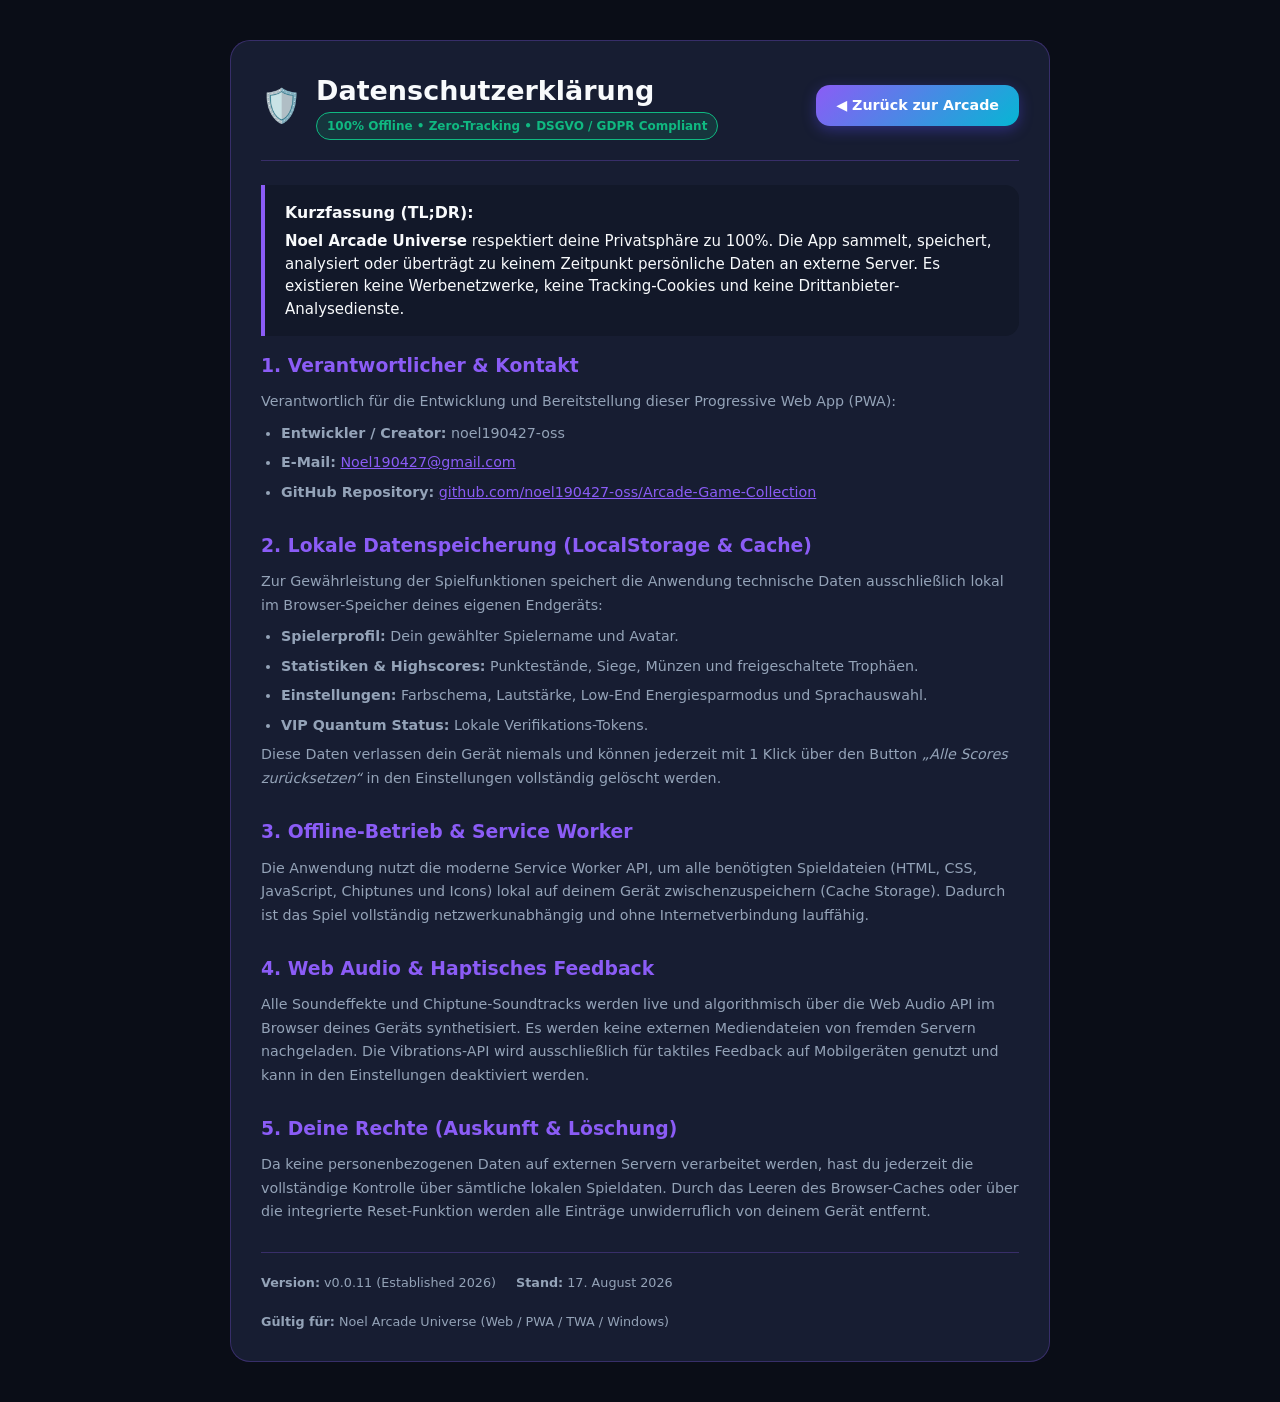
==== privacy.html @ 0aa9597c "Deploy v0.0.11 - privacy.html" ====
<!DOCTYPE html>
<html lang="de">
<head>
  <meta charset="UTF-8" />
  <meta name="viewport" content="width=device-width, initial-scale=1.0" />
  <title>Datenschutzerklärung & Privacy Policy • Noel Arcade Universe</title>
  <meta name="description" content="Datenschutzerklärung für die Noel Arcade Universe PWA von noel190427-oss. 100% Offline, Zero-Tracking, Lokale Speicherung." />
  <link rel="icon" type="image/svg+xml" href="favicon.svg" />
  <link rel="stylesheet" href="style.css" />
  <style>
    .privacy-page-container {
      max-width: 820px;
      margin: 40px auto;
      padding: 30px;
      background: var(--bg-card);
      border: 1px solid var(--border-color);
      border-radius: var(--radius-lg);
      box-shadow: var(--shadow-lg);
      backdrop-filter: blur(12px);
      -webkit-backdrop-filter: blur(12px);
    }
    .privacy-header {
      display: flex;
      align-items: center;
      justify-content: space-between;
      border-bottom: 1px solid var(--border-color);
      padding-bottom: 20px;
      margin-bottom: 24px;
      flex-wrap: wrap;
      gap: 16px;
    }
    .privacy-title-wrap {
      display: flex;
      align-items: center;
      gap: 14px;
    }
    .privacy-title-wrap h1 {
      font-size: 1.8rem;
      color: var(--text-main);
      margin: 0;
    }
    .privacy-badge {
      display: inline-block;
      padding: 4px 10px;
      background: rgba(16, 185, 129, 0.15);
      border: 1px solid var(--accent-success);
      color: var(--accent-success);
      border-radius: var(--radius-full);
      font-size: 0.8rem;
      font-weight: 700;
    }
    .privacy-section {
      margin-bottom: 28px;
    }
    .privacy-section h2 {
      font-size: 1.25rem;
      color: var(--accent-primary);
      margin-bottom: 10px;
      display: flex;
      align-items: center;
      gap: 8px;
    }
    .privacy-section p, .privacy-section li {
      font-size: 0.95rem;
      line-height: 1.65;
      color: var(--text-muted);
    }
    .privacy-section ul {
      padding-left: 20px;
      margin-top: 8px;
    }
    .privacy-section li {
      margin-bottom: 6px;
    }
    .privacy-highlight-box {
      background: var(--bg-secondary);
      border-left: 4px solid var(--accent-primary);
      border-radius: 0 var(--radius-md) var(--radius-md) 0;
      padding: 16px 20px;
      margin: 16px 0;
    }
    .privacy-meta-info {
      display: flex;
      gap: 20px;
      font-size: 0.85rem;
      color: var(--text-muted);
      margin-top: 20px;
      padding-top: 20px;
      border-top: 1px solid var(--border-color);
      flex-wrap: wrap;
    }
    .back-btn {
      display: inline-flex;
      align-items: center;
      gap: 8px;
      padding: 10px 20px;
      background: linear-gradient(135deg, var(--accent-primary), var(--accent-secondary));
      color: #ffffff;
      text-decoration: none;
      border-radius: var(--radius-md);
      font-weight: 700;
      font-size: 0.95rem;
      transition: all 0.2s ease;
      box-shadow: 0 4px 14px rgba(79, 70, 229, 0.4);
    }
    .back-btn:hover {
      transform: translateY(-2px);
      box-shadow: 0 6px 20px rgba(79, 70, 229, 0.6);
    }
  </style>
</head>
<body>
  <div class="app-background"></div>

  <main class="privacy-page-container">
    <header class="privacy-header">
      <div class="privacy-title-wrap">
        <span style="font-size: 2.2rem;">🛡️</span>
        <div>
          <h1>Datenschutzerklärung</h1>
          <span class="privacy-badge">100% Offline • Zero-Tracking • DSGVO / GDPR Compliant</span>
        </div>
      </div>
      <a href="index.html" class="back-btn">◀ Zurück zur Arcade</a>
    </header>

    <div class="privacy-highlight-box">
      <strong style="color: var(--text-main); font-size: 1.05rem;">Kurzfassung (TL;DR):</strong>
      <p style="margin: 6px 0 0 0;">
        <strong>Noel Arcade Universe</strong> respektiert deine Privatsphäre zu 100%. Die App sammelt, speichert, analysiert oder überträgt zu keinem Zeitpunkt persönliche Daten an externe Server. Es existieren keine Werbenetzwerke, keine Tracking-Cookies und keine Drittanbieter-Analysedienste.
      </p>
    </div>

    <section class="privacy-section">
      <h2>1. Verantwortlicher & Kontakt</h2>
      <p>
        Verantwortlich für die Entwicklung und Bereitstellung dieser Progressive Web App (PWA):
      </p>
      <ul>
        <li><strong>Entwickler / Creator:</strong> noel190427-oss</li>
        <li><strong>E-Mail:</strong> <a href="mailto:Noel190427@gmail.com" style="color: var(--accent-primary);">Noel190427@gmail.com</a></li>
        <li><strong>GitHub Repository:</strong> <a href="https://github.com/noel190427-oss/Arcade-Game-Collection" target="_blank" rel="noopener noreferrer" style="color: var(--accent-primary);">github.com/noel190427-oss/Arcade-Game-Collection</a></li>
      </ul>
    </section>

    <section class="privacy-section">
      <h2>2. Lokale Datenspeicherung (LocalStorage & Cache)</h2>
      <p>
        Zur Gewährleistung der Spielfunktionen speichert die Anwendung technische Daten ausschließlich lokal im Browser-Speicher deines eigenen Endgeräts:
      </p>
      <ul>
        <li><strong>Spielerprofil:</strong> Dein gewählter Spielername und Avatar.</li>
        <li><strong>Statistiken & Highscores:</strong> Punktestände, Siege, Münzen und freigeschaltete Trophäen.</li>
        <li><strong>Einstellungen:</strong> Farbschema, Lautstärke, Low-End Energiesparmodus und Sprachauswahl.</li>
        <li><strong>VIP Quantum Status:</strong> Lokale Verifikations-Tokens.</li>
      </ul>
      <p>
        Diese Daten verlassen dein Gerät niemals und können jederzeit mit 1 Klick über den Button <em>„Alle Scores zurücksetzen“</em> in den Einstellungen vollständig gelöscht werden.
      </p>
    </section>

    <section class="privacy-section">
      <h2>3. Offline-Betrieb & Service Worker</h2>
      <p>
        Die Anwendung nutzt die moderne Service Worker API, um alle benötigten Spieldateien (HTML, CSS, JavaScript, Chiptunes und Icons) lokal auf deinem Gerät zwischenzuspeichern (Cache Storage). Dadurch ist das Spiel vollständig netzwerkunabhängig und ohne Internetverbindung lauffähig.
      </p>
    </section>

    <section class="privacy-section">
      <h2>4. Web Audio & Haptisches Feedback</h2>
      <p>
        Alle Soundeffekte und Chiptune-Soundtracks werden live und algorithmisch über die Web Audio API im Browser deines Geräts synthetisiert. Es werden keine externen Mediendateien von fremden Servern nachgeladen. Die Vibrations-API wird ausschließlich für taktiles Feedback auf Mobilgeräten genutzt und kann in den Einstellungen deaktiviert werden.
      </p>
    </section>

    <section class="privacy-section">
      <h2>5. Deine Rechte (Auskunft & Löschung)</h2>
      <p>
        Da keine personenbezogenen Daten auf externen Servern verarbeitet werden, hast du jederzeit die vollständige Kontrolle über sämtliche lokalen Spieldaten. Durch das Leeren des Browser-Caches oder über die integrierte Reset-Funktion werden alle Einträge unwiderruflich von deinem Gerät entfernt.
      </p>
    </section>

    <footer class="privacy-meta-info">
      <span><strong>Version:</strong> v0.0.11 (Established 2026)</span>
      <span><strong>Stand:</strong> 17. August 2026</span>
      <span><strong>Gültig für:</strong> Noel Arcade Universe (Web / PWA / TWA / Windows)</span>
    </footer>
  </main>
</body>
</html>
---- style.css ----
/* ==========================================================================
   ARCADE COLLECTION ULTRA & VIP - MASTER DESIGN SYSTEM & THEMES
   ========================================================================== */

/* --- ROOT & THEME VARIABLES --- */
:root {
  /* Default: Synthwave Neon */
  --bg-primary: #0a0d17;
  --bg-secondary: #121829;
  --bg-card: rgba(26, 34, 56, 0.85);
  --bg-card-solid: #172036;
  --bg-glass: rgba(18, 24, 41, 0.75);
  --border-color: rgba(139, 92, 246, 0.28);
  --border-highlight: #8b5cf6;
  
  --accent-primary: #8b5cf6;
  --accent-secondary: #06b6d4;
  --accent-hot: #ec4899;
  --accent-success: #10b981;
  --accent-warning: #facc15;
  --accent-danger: #ef4444;
  --accent-gold: #f59e0b;
  
  --text-main: #f8fafc;
  --text-muted: #94a3b8;
  --text-inverse: #0f172a;

  --font-family: system-ui, -apple-system, BlinkMacSystemFont, 'Segoe UI', Roboto, sans-serif;
  --font-mono: 'SFMono-Regular', Consolas, 'Liberation Mono', Menlo, Courier, monospace;

  --shadow-sm: 0 2px 8px rgba(0, 0, 0, 0.35);
  --shadow-md: 0 8px 24px rgba(0, 0, 0, 0.5);
  --shadow-neon: 0 0 16px rgba(139, 92, 246, 0.4);
  --shadow-gold: 0 0 24px rgba(234, 179, 8, 0.55);
  --shadow-platinum: 0 0 24px rgba(56, 189, 248, 0.55);
  
  --radius-sm: 8px;
  --radius-md: 14px;
  --radius-lg: 20px;
  --radius-full: 9999px;

  --ease-spring: cubic-bezier(0.34, 1.56, 0.64, 1);
  --ease-smooth: cubic-bezier(0.4, 0, 0.2, 1);
  --transition-fast: 160ms var(--ease-smooth);
  --transition-normal: 260ms var(--ease-smooth);
}

/* THEME 2: Retro Game Boy 8-Bit */
[data-theme="gameboy"] {
  --bg-primary: #0f380f;
  --bg-secondary: #1a4d1a;
  --bg-card: #306230;
  --bg-card-solid: #306230;
  --bg-glass: #306230;
  --border-color: #8bac0f;
  --border-highlight: #9bbc0f;
  
  --accent-primary: #8bac0f;
  --accent-secondary: #9bbc0f;
  --accent-hot: #8bac0f;
  --accent-success: #9bbc0f;
  --accent-warning: #8bac0f;
  --accent-danger: #0f380f;
  --accent-gold: #9bbc0f;
  
  --text-main: #9bbc0f;
  --text-muted: #8bac0f;
  --text-inverse: #0f380f;

  --shadow-sm: 3px 3px 0px #0f380f;
  --shadow-md: 5px 5px 0px #0f380f;
  --shadow-neon: none;

  --radius-sm: 0px;
  --radius-md: 0px;
  --radius-lg: 0px;
  --radius-full: 0px;
}

/* THEME 3: Cyber OLED Dark */
[data-theme="oled"] {
  --bg-primary: #000000;
  --bg-secondary: #080808;
  --bg-card: #121212;
  --bg-card-solid: #121212;
  --bg-glass: rgba(18, 18, 18, 0.95);
  --border-color: #262626;
  --border-highlight: #10b981;
  
  --accent-primary: #10b981;
  --accent-secondary: #3b82f6;
  --accent-hot: #f43f5e;
  --accent-success: #10b981;
  --accent-warning: #eab308;
  --accent-danger: #ef4444;
  --accent-gold: #facc15;
  
  --text-main: #ffffff;
  --text-muted: #a3a3a3;
  --text-inverse: #000000;

  --shadow-sm: 0 2px 6px rgba(0, 0, 0, 0.8);
  --shadow-md: 0 6px 18px rgba(0, 0, 0, 0.9);
  --shadow-neon: 0 0 12px rgba(16, 185, 129, 0.35);
}

/* THEME 4: Miami Sunset Glass */
[data-theme="miami"] {
  --bg-primary: #1a0b2e;
  --bg-secondary: #271345;
  --bg-card: rgba(59, 23, 89, 0.75);
  --bg-card-solid: #3b1759;
  --bg-glass: rgba(39, 19, 69, 0.8);
  --border-color: rgba(244, 63, 94, 0.35);
  --border-highlight: #f43f5e;
  
  --accent-primary: #f43f5e;
  --accent-secondary: #fb923c;
  --accent-hot: #ec4899;
  --accent-success: #34d399;
  --accent-warning: #fde047;
  --accent-danger: #e11d48;
  --accent-gold: #f59e0b;
  
  --text-main: #fff1f2;
  --text-muted: #fbcfe8;
  --text-inverse: #1a0b2e;

  --shadow-sm: 0 4px 12px rgba(244, 63, 94, 0.15);
  --shadow-md: 0 10px 30px rgba(244, 63, 94, 0.25);
  --shadow-neon: 0 0 20px rgba(244, 63, 94, 0.4);
}

/* THEME 5: Nordic Slate Light */
[data-theme="nordic"] {
  --bg-primary: #f1f5f9;
  --bg-secondary: #ffffff;
  --bg-card: #ffffff;
  --bg-card-solid: #ffffff;
  --bg-glass: rgba(255, 255, 255, 0.92);
  --border-color: #cbd5e1;
  --border-highlight: #4f46e5;
  
  --accent-primary: #4f46e5;
  --accent-secondary: #0284c7;
  --accent-hot: #e11d48;
  --accent-success: #059669;
  --accent-warning: #d97706;
  --accent-danger: #dc2626;
  --accent-gold: #d97706;
  
  --text-main: #0f172a;
  --text-muted: #64748b;
  --text-inverse: #ffffff;

  --shadow-sm: 0 1px 3px rgba(0, 0, 0, 0.08);
  --shadow-md: 0 4px 14px rgba(0, 0, 0, 0.1);
  --shadow-neon: 0 0 10px rgba(79, 70, 229, 0.25);
}

/* THEME 6: 👑 VIP Royal 24K Gold */
[data-theme="vipgold"] {
  --bg-primary: #0a0907;
  --bg-secondary: #17140e;
  --bg-card: rgba(36, 30, 18, 0.92);
  --bg-card-solid: #241e12;
  --bg-glass: rgba(28, 23, 14, 0.88);
  --border-color: rgba(234, 179, 8, 0.4);
  --border-highlight: #facc15;
  
  --accent-primary: #f59e0b;
  --accent-secondary: #facc15;
  --accent-hot: #f97316;
  --accent-success: #10b981;
  --accent-warning: #facc15;
  --accent-danger: #ef4444;
  --accent-gold: #facc15;
  
  --text-main: #fefce8;
  --text-muted: #eab308;
  --text-inverse: #0a0907;

  --shadow-sm: 0 2px 10px rgba(234, 179, 8, 0.25);
  --shadow-md: 0 8px 32px rgba(234, 179, 8, 0.4);
  --shadow-neon: 0 0 28px rgba(250, 204, 21, 0.6);
}

/* THEME 7: 💎 VIP Cyber Platinum Diamond */
[data-theme="vipplatinum"] {
  --bg-primary: #030712;
  --bg-secondary: #0b1329;
  --bg-card: rgba(17, 28, 56, 0.9);
  --bg-card-solid: #111c38;
  --bg-glass: rgba(13, 22, 45, 0.85);
  --border-color: rgba(56, 189, 248, 0.38);
  --border-highlight: #38bdf8;
  
  --accent-primary: #38bdf8;
  --accent-secondary: #e0f2fe;
  --accent-hot: #f43f5e;
  --accent-success: #34d399;
  --accent-warning: #facc15;
  --accent-danger: #ef4444;
  --accent-gold: #38bdf8;
  
  --text-main: #f0f9ff;
  --text-muted: #7dd3fc;
  --text-inverse: #030712;

  --shadow-sm: 0 2px 10px rgba(56, 189, 248, 0.25);
  --shadow-md: 0 8px 32px rgba(56, 189, 248, 0.4);
  --shadow-neon: 0 0 28px rgba(56, 189, 248, 0.6);
}

/* --- ANIMATION STYLES --- */
[data-anim="snappy"] * {
  transition-timing-function: var(--ease-spring);
}
[data-anim="snappy"] .game-card:hover,
[data-anim="snappy"] .primary-button:hover,
[data-anim="snappy"] .icon-button:hover {
  transform: translateY(-2px) scale(1.02);
}

[data-anim="smooth"] * {
  transition-duration: 280ms !important;
  transition-timing-function: cubic-bezier(0.16, 1, 0.3, 1) !important;
}

[data-anim="pixel"] * {
  transition-timing-function: steps(3) !important;
}

[data-anim="eco"] *,
[data-low-end="true"] * {
  transition: none !important;
  animation-duration: 0.01ms !important;
  animation-iteration-count: 1 !important;
}

/* VIP Matrix Hyper Animation */
[data-anim="vipmatrix"] {
  --transition-fast: 140ms cubic-bezier(0.175, 0.885, 0.32, 1.275);
}
[data-anim="vipmatrix"] .game-card:hover,
[data-anim="vipmatrix"] .primary-button:hover {
  transform: translateY(-3px) scale(1.04);
  box-shadow: var(--shadow-gold);
}
[data-anim="vipmatrix"] .topbar {
  animation: vipBorderGlow 4s infinite alternate;
}
@keyframes vipBorderGlow {
  0% { border-color: rgba(250, 204, 21, 0.3); }
  100% { border-color: rgba(250, 204, 21, 0.85); box-shadow: 0 0 20px rgba(250, 204, 21, 0.3); }
}

/* --- LOW END & ECO MODE OVERRIDES --- */
[data-low-end="true"] {
  --shadow-sm: none;
  --shadow-md: 0 2px 4px rgba(0, 0, 0, 0.4);
  --shadow-neon: none;
  --shadow-gold: none;
  --shadow-platinum: none;
  --bg-card: var(--bg-card-solid);
  --bg-glass: var(--bg-card-solid);
}
[data-low-end="true"] .modal-card,
[data-low-end="true"] .topbar,
[data-low-end="true"] .game-card,
[data-low-end="true"] .game-panel {
  backdrop-filter: none !important;
  -webkit-backdrop-filter: none !important;
}

/* --- CONFETTI & SPARKLE CANVAS --- */
.confetti-canvas {
  position: fixed;
  inset: 0;
  pointer-events: none;
  z-index: 2000;
}
.vip-sparkle-canvas {
  position: fixed;
  inset: 0;
  pointer-events: none;
  z-index: 1500;
}

/* --- CRT SCANLINES LAYER --- */
.scanlines-overlay {
  position: fixed;
  inset: 0;
  pointer-events: none;
  z-index: 999;
  opacity: 0;
  background: linear-gradient(
    rgba(18, 16, 16, 0) 50%, 
    rgba(0, 0, 0, 0.25) 50%
  ), linear-gradient(
    90deg,
    rgba(255, 0, 0, 0.03),
    rgba(0, 255, 0, 0.01),
    rgba(0, 255, 0, 0.03)
  );
  background-size: 100% 4px, 6px 100%;
  transition: opacity 0.3s ease;
}
body.show-scanlines .scanlines-overlay {
  opacity: 1;
}

/* --- BASE STYLES --- */
*, *::before, *::after {
  box-sizing: border-box;
  margin: 0;
  padding: 0;
  -webkit-tap-highlight-color: transparent;
}

html, body {
  width: 100%;
  min-height: 100%;
  background-color: var(--bg-primary);
  color: var(--text-main);
  font-family: var(--font-family);
  line-height: 1.5;
  overflow-x: hidden;
  font-size: 15px;
}

button, input, select {
  font-family: inherit;
  font-size: inherit;
  color: inherit;
}

.hidden {
  display: none !important;
}

/* --- BUTTONS & CONTROLS --- */
.primary-button {
  display: inline-flex;
  align-items: center;
  justify-content: center;
  gap: 8px;
  background: linear-gradient(135deg, var(--accent-primary), var(--accent-secondary));
  color: #ffffff;
  border: none;
  padding: 10px 20px;
  border-radius: var(--radius-md);
  font-weight: 700;
  cursor: pointer;
  box-shadow: var(--shadow-sm);
  transition: transform var(--transition-fast), box-shadow var(--transition-fast), filter var(--transition-fast);
}
.primary-button:hover {
  filter: brightness(1.1);
  box-shadow: var(--shadow-neon);
}
.primary-button:active {
  transform: scale(0.97);
}
.primary-button.full-width {
  width: 100%;
}
.primary-button.btn-small {
  padding: 6px 14px;
  font-size: 0.85rem;
  border-radius: var(--radius-sm);
}

.vip-gold-btn {
  background: linear-gradient(135deg, #f59e0b, #facc15) !important;
  color: #000000 !important;
  font-weight: 900;
  box-shadow: var(--shadow-gold) !important;
}
.vip-gold-btn:hover {
  filter: brightness(1.15) !important;
}

.secondary-button {
  background: var(--bg-secondary);
  color: var(--text-main);
  border: 1px solid var(--border-color);
  padding: 10px 18px;
  border-radius: var(--radius-md);
  font-weight: 600;
  cursor: pointer;
  transition: all var(--transition-fast);
}
.secondary-button:hover {
  border-color: var(--accent-primary);
  background: var(--bg-card-solid);
}

.ghost-button {
  background: transparent;
  color: var(--text-muted);
  border: 1px solid var(--border-color);
  padding: 8px 14px;
  border-radius: var(--radius-sm);
  cursor: pointer;
  font-weight: 600;
  transition: all var(--transition-fast);
}
.ghost-button:hover {
  color: var(--text-main);
  border-color: var(--accent-primary);
  background: rgba(139, 92, 246, 0.1);
}
.toggle-pill {
  border-radius: var(--radius-full);
}

.icon-button {
  display: inline-flex;
  align-items: center;
  justify-content: center;
  background: var(--bg-card);
  border: 1px solid var(--border-color);
  color: var(--text-main);
  width: 40px;
  height: 40px;
  border-radius: var(--radius-md);
  cursor: pointer;
  font-size: 1.1rem;
  position: relative;
  transition: all var(--transition-fast);
}
.icon-button:hover {
  border-color: var(--accent-primary);
  background: var(--bg-card-solid);
  transform: translateY(-1px);
}
.vip-trigger-btn {
  border-color: var(--accent-gold);
  background: rgba(245, 158, 11, 0.15);
}
.vip-glow-dot {
  position: absolute;
  top: 4px;
  right: 4px;
  width: 7px;
  height: 7px;
  background: #facc15;
  border-radius: 50%;
  box-shadow: 0 0 8px #facc15;
  animation: pulse 1.2s infinite;
}

#open-lang-btn {
  width: auto;
  padding: 0 10px;
  font-size: 0.85rem;
  font-weight: 700;
}

.badge-count {
  position: absolute;
  top: -4px;
  right: -4px;
  background: var(--accent-hot);
  color: #fff;
  font-size: 0.65rem;
  font-weight: 800;
  padding: 1px 5px;
  border-radius: var(--radius-full);
}

/* ==========================================================================
   VIP VISIBILITY & LOCK MANAGEMENT (NON-VIP vs VIP)
   ========================================================================== */
.vip-lock-badge {
  font-size: 0.75rem;
  margin-left: 4px;
  filter: drop-shadow(0 0 4px #ef4444);
}
.vip-lock-item {
  position: relative;
}

/* NON-VIP STATE: Dimmed & Clickable to trigger unlock modal */
html:not(.is-vip-active) .vip-lock-item {
  opacity: 0.65;
  border-style: dashed;
}
html:not(.is-vip-active) .vip-lock-item:hover {
  opacity: 0.9;
  border-color: #facc15;
}

/* VIP ACTIVE STATE: Glowing gold & Crown badges */
html.is-vip-active .vip-lock-badge {
  display: none;
}
html.is-vip-active .vip-lock-item {
  opacity: 1 !important;
  border-style: solid;
  border-color: var(--accent-gold);
  box-shadow: 0 0 10px rgba(250, 204, 21, 0.25);
}

/* VIP TOPBAR WALLET & ANNOUNCEMENT BANNER */
.vip-wallet-chip {
  display: inline-flex;
  align-items: center;
  gap: 8px;
  background: rgba(245, 158, 11, 0.18);
  border: 1px solid var(--accent-gold);
  border-radius: var(--radius-full);
  padding: 4px 10px;
  font-weight: 800;
  font-size: 0.85rem;
  color: #fef08a;
  box-shadow: 0 0 12px rgba(250, 204, 21, 0.35);
  animation: fadeIn 0.3s ease-out;
}
.vip-quick-money-btn {
  background: #facc15;
  color: #000;
  border: none;
  padding: 2px 8px;
  border-radius: var(--radius-full);
  font-size: 0.75rem;
  font-weight: 900;
  cursor: pointer;
  transition: transform 0.15s ease;
}
.vip-quick-money-btn:hover {
  transform: scale(1.1);
  background: #fde047;
}

.vip-announcement-banner {
  display: flex;
  align-items: center;
  gap: 10px;
  background: linear-gradient(90deg, rgba(245, 158, 11, 0.25), rgba(234, 179, 8, 0.1));
  border: 1px solid var(--accent-gold);
  border-radius: var(--radius-md);
  padding: 8px 14px;
  margin-bottom: 14px;
  font-size: 0.85rem;
  font-weight: 700;
  color: #fef08a;
  box-shadow: 0 0 16px rgba(250, 204, 21, 0.2);
  animation: slideDown 0.3s ease-out;
}
.vip-announcement-icon {
  font-size: 1.3rem;
  filter: drop-shadow(0 0 6px #facc15);
}

/* VIP BANK VAULT IN ADMIN MODAL */
.vip-bank-vault-box {
  border-color: #facc15;
  background: radial-gradient(circle at top right, rgba(250, 204, 21, 0.15), rgba(20, 16, 8, 0.95));
}
.bank-header-row {
  display: flex;
  align-items: center;
  justify-content: space-between;
  flex-wrap: wrap;
  gap: 12px;
  border-bottom: 1px solid rgba(250, 204, 21, 0.25);
  padding-bottom: 12px;
}
.bank-balance-display {
  background: #0a0907;
  border: 1px solid #facc15;
  border-radius: var(--radius-md);
  padding: 8px 16px;
  text-align: right;
}
.balance-label {
  display: block;
  font-size: 0.72rem;
  color: #ca8a04;
  text-transform: uppercase;
  font-weight: 800;
}
.balance-amount {
  font-size: 1.4rem;
  font-weight: 900;
  color: #facc15;
}
.custom-mint-row {
  display: flex;
  gap: 8px;
  margin-top: 10px;
}
.custom-mint-field {
  flex: 1;
  background: #0a0907;
  border: 1px solid #ca8a04;
  border-radius: var(--radius-md);
  padding: 10px 14px;
  color: #fef08a;
  font-weight: 700;
  outline: none;
}
.custom-mint-field:focus {
  border-color: #facc15;
  box-shadow: 0 0 10px rgba(250, 204, 21, 0.4);
}

/* --- RETRO CHIPTUNE JUKEBOX BAR --- */
.jukebox-bar {
  display: flex;
  align-items: center;
  justify-content: space-between;
  background: var(--bg-glass);
  border: 1px solid var(--border-color);
  border-radius: var(--radius-md);
  padding: 8px 14px;
  margin-bottom: 16px;
  gap: 12px;
  backdrop-filter: blur(10px);
  -webkit-backdrop-filter: blur(10px);
  box-shadow: var(--shadow-sm);
  animation: fadeIn 0.3s ease-out;
}
.jukebox-controls {
  display: flex;
  align-items: center;
  gap: 6px;
}
.jukebox-btn {
  background: var(--bg-secondary);
  border: 1px solid var(--border-color);
  color: var(--text-main);
  width: 32px;
  height: 32px;
  border-radius: var(--radius-sm);
  cursor: pointer;
  display: flex;
  align-items: center;
  justify-content: center;
  font-size: 0.9rem;
  transition: all var(--transition-fast);
}
.jukebox-btn:hover {
  border-color: var(--accent-primary);
  background: var(--bg-card-solid);
}
.jukebox-btn.play-btn {
  background: rgba(139, 92, 246, 0.2);
  border-color: var(--accent-primary);
  color: var(--accent-primary);
  font-weight: 800;
}
.jukebox-info {
  display: flex;
  align-items: center;
  gap: 10px;
}
.jukebox-track-name {
  font-size: 0.82rem;
  font-weight: 700;
  color: var(--text-muted);
}
.jukebox-visualizer {
  display: flex;
  align-items: flex-end;
  gap: 3px;
  height: 16px;
}
.vis-bar {
  width: 3px;
  height: 4px;
  background: var(--accent-secondary);
  border-radius: 2px;
  transition: height 0.15s ease;
}
.jukebox-bar.playing .vis-bar:nth-child(1) { animation: eqPulse 0.4s infinite alternate; }
.jukebox-bar.playing .vis-bar:nth-child(2) { animation: eqPulse 0.6s infinite alternate 0.1s; }
.jukebox-bar.playing .vis-bar:nth-child(3) { animation: eqPulse 0.35s infinite alternate 0.2s; }
.jukebox-bar.playing .vis-bar:nth-child(4) { animation: eqPulse 0.5s infinite alternate 0.05s; }
.jukebox-bar.playing .vis-bar:nth-child(5) { animation: eqPulse 0.45s infinite alternate 0.15s; }

@keyframes eqPulse {
  0% { height: 3px; }
  100% { height: 16px; }
}

/* --- MODAL SYSTEM --- */
.modal-overlay {
  position: fixed;
  inset: 0;
  background: rgba(0, 0, 0, 0.78);
  backdrop-filter: blur(8px);
  -webkit-backdrop-filter: blur(8px);
  display: flex;
  align-items: center;
  justify-content: center;
  z-index: 1000;
  padding: 16px;
  animation: fadeIn 0.2s ease-out;
}

.modal-card {
  background: var(--bg-card);
  border: 1px solid var(--border-color);
  border-radius: var(--radius-lg);
  box-shadow: var(--shadow-md);
  width: 100%;
  max-width: 540px;
  max-height: 90vh;
  overflow-y: auto;
  padding: 24px;
  position: relative;
  backdrop-filter: blur(16px);
  -webkit-backdrop-filter: blur(16px);
}

.modal-header {
  display: flex;
  align-items: center;
  justify-content: space-between;
  margin-bottom: 16px;
}
.close-modal-btn {
  background: transparent;
  border: none;
  color: var(--text-muted);
  font-size: 1.4rem;
  cursor: pointer;
  padding: 4px;
  line-height: 1;
}
.close-modal-btn:hover {
  color: var(--text-main);
}
.modal-badge {
  display: inline-block;
  background: rgba(139, 92, 246, 0.2);
  color: var(--accent-primary);
  font-size: 0.75rem;
  font-weight: 800;
  padding: 4px 10px;
  border-radius: var(--radius-full);
  margin-bottom: 12px;
  letter-spacing: 0.5px;
}
.modal-subtext {
  color: var(--text-muted);
  font-size: 0.9rem;
  margin-top: 4px;
  margin-bottom: 18px;
}

/* --- QUANTUM VIP PIN AUTH MODAL --- */
.vip-auth-card {
  max-width: 400px;
  border-color: #facc15;
  box-shadow: 0 0 35px rgba(250, 204, 21, 0.35);
}
.security-shield-icon {
  font-size: 2rem;
  filter: drop-shadow(0 0 10px #facc15);
}
.vip-auth-hint {
  font-size: 0.85rem;
  color: var(--text-muted);
  text-align: center;
  margin-bottom: 12px;
}

.pin-display-container {
  display: flex;
  justify-content: center;
  gap: 10px;
  margin: 14px 0 10px;
}
.pin-slot {
  width: 40px;
  height: 46px;
  background: var(--bg-secondary);
  border: 2px solid var(--border-color);
  border-radius: var(--radius-md);
  display: flex;
  align-items: center;
  justify-content: center;
  transition: all var(--transition-fast);
}
.pin-slot.active-focus {
  border-color: var(--accent-gold);
  box-shadow: 0 0 10px rgba(250, 204, 21, 0.4);
}
.pin-dot {
  width: 12px;
  height: 12px;
  border-radius: 50%;
  background: #facc15;
  box-shadow: 0 0 8px #facc15;
  transform: scale(0);
  transition: transform 0.18s var(--ease-spring);
}
.pin-slot.filled .pin-dot {
  transform: scale(1);
}

.pin-status-msg {
  text-align: center;
  font-size: 0.8rem;
  font-weight: 700;
  color: var(--text-muted);
  min-height: 20px;
  margin-bottom: 14px;
}
.pin-status-msg.error {
  color: var(--accent-danger);
  animation: shake 0.3s;
}
.pin-status-msg.success {
  color: var(--accent-success);
  text-shadow: 0 0 8px var(--accent-success);
}

.pin-keypad-grid {
  display: grid;
  grid-template-columns: repeat(3, 1fr);
  gap: 10px;
  margin: 12px 0 16px;
}
.keypad-btn {
  background: var(--bg-secondary);
  border: 2px solid var(--border-color);
  color: var(--text-main);
  font-size: 1.35rem;
  font-weight: 800;
  padding: 12px 0;
  border-radius: var(--radius-md);
  cursor: pointer;
  transition: all var(--transition-fast);
  user-select: none;
}
.keypad-btn:hover {
  border-color: var(--accent-gold);
  background: rgba(250, 204, 21, 0.15);
  transform: scale(1.05);
}
.keypad-btn:active {
  transform: scale(0.95);
  background: var(--accent-gold);
  color: #000;
}
.keypad-btn.action-key {
  font-size: 0.95rem;
  color: var(--accent-hot);
}

.pin-auth-footer-actions {
  display: flex;
  align-items: center;
  justify-content: space-between;
  gap: 10px;
}

/* --- LANGUAGE OVERLAY SPECIFIC --- */
.language-grid {
  display: grid;
  grid-template-columns: repeat(2, 1fr);
  gap: 12px;
  margin-bottom: 20px;
}
.lang-card {
  display: flex;
  align-items: center;
  gap: 12px;
  background: var(--bg-secondary);
  border: 1px solid var(--border-color);
  border-radius: var(--radius-md);
  padding: 12px 14px;
  cursor: pointer;
  text-align: left;
  transition: all var(--transition-fast);
}
.lang-card:hover {
  border-color: var(--accent-primary);
  background: var(--bg-card-solid);
  transform: translateY(-2px);
}
.lang-card.active-lang {
  border-color: var(--accent-primary);
  background: rgba(139, 92, 246, 0.18);
  box-shadow: 0 0 12px rgba(139, 92, 246, 0.25);
}
.flag-icon {
  font-size: 1.8rem;
}
.lang-info strong {
  display: block;
  font-size: 0.95rem;
  color: var(--text-main);
}
.lang-info small {
  color: var(--text-muted);
  font-size: 0.78rem;
}

/* --- WELCOME SCREEN --- */
.welcome-screen {
  position: fixed;
  inset: 0;
  background: var(--bg-primary);
  display: flex;
  align-items: center;
  justify-content: center;
  z-index: 500;
  padding: 20px;
}
.welcome-card {
  background: var(--bg-card);
  border: 1px solid var(--border-color);
  border-radius: var(--radius-lg);
  padding: 32px 24px;
  width: 100%;
  max-width: 440px;
  text-align: center;
  box-shadow: var(--shadow-md);
  backdrop-filter: blur(14px);
}
.hero-icon-wrap {
  margin-bottom: 12px;
}
.hero-logo {
  width: 68px;
  height: 68px;
  filter: drop-shadow(0 0 16px var(--accent-primary));
}
.eyebrow {
  color: var(--accent-secondary);
  font-size: 0.8rem;
  font-weight: 800;
  letter-spacing: 2px;
  text-transform: uppercase;
}
.welcome-card h1 {
  font-size: 1.85rem;
  font-weight: 900;
  margin: 4px 0 18px;
  background: linear-gradient(135deg, var(--text-main), var(--accent-primary));
  -webkit-background-clip: text;
  -webkit-text-fill-color: transparent;
}
.tutorial-card {
  background: var(--bg-secondary);
  border: 1px solid var(--border-color);
  border-radius: var(--radius-md);
  padding: 18px;
  text-align: left;
}
.tutorial-card h2 {
  font-size: 1.05rem;
  margin-bottom: 12px;
}
.feature-list {
  list-style: none;
  margin-bottom: 18px;
}
.feature-list li {
  display: flex;
  align-items: flex-start;
  gap: 10px;
  font-size: 0.88rem;
  color: var(--text-muted);
  margin-bottom: 10px;
}
.bullet-icon {
  font-size: 1.1rem;
}

.avatar-picker {
  display: flex;
  flex-wrap: wrap;
  justify-content: center;
  gap: 8px;
  margin: 14px 0 18px;
}
.avatar-opt {
  background: var(--bg-secondary);
  border: 1px solid var(--border-color);
  border-radius: var(--radius-md);
  width: 42px;
  height: 42px;
  font-size: 1.3rem;
  cursor: pointer;
  display: inline-flex;
  align-items: center;
  justify-content: center;
  transition: all var(--transition-fast);
}
.avatar-opt:hover {
  transform: scale(1.12);
  border-color: var(--accent-primary);
}
.avatar-opt.active-avatar {
  border-color: var(--accent-primary);
  background: rgba(139, 92, 246, 0.25);
  box-shadow: 0 0 10px rgba(139, 92, 246, 0.4);
}

.name-panel label {
  display: block;
  font-weight: 700;
  margin-bottom: 6px;
  color: var(--text-main);
  text-align: left;
}
.name-row {
  display: flex;
  gap: 8px;
}
.name-row input {
  flex: 1;
  background: var(--bg-secondary);
  border: 1px solid var(--border-color);
  border-radius: var(--radius-md);
  padding: 10px 14px;
  color: var(--text-main);
  outline: none;
  font-weight: 600;
}
.name-row input:focus {
  border-color: var(--accent-primary);
  box-shadow: 0 0 8px rgba(139, 92, 246, 0.3);
}

/* --- APP SHELL & TOPBAR --- */
.app-shell {
  max-width: 980px;
  margin: 0 auto;
  padding: 16px;
  min-height: 100vh;
  display: flex;
  flex-direction: column;
}

.topbar {
  display: flex;
  align-items: center;
  justify-content: space-between;
  gap: 12px;
  background: var(--bg-glass);
  border: 1px solid var(--border-color);
  border-radius: var(--radius-lg);
  padding: 12px 20px;
  margin-bottom: 14px;
  backdrop-filter: blur(12px);
  -webkit-backdrop-filter: blur(12px);
  box-shadow: var(--shadow-sm);
}
.brand-group {
  display: flex;
  flex-direction: column;
  gap: 4px;
}
.logo-title-row {
  display: flex;
  align-items: center;
  gap: 8px;
}
.brand-badge {
  background: linear-gradient(135deg, var(--accent-hot), var(--accent-primary));
  color: #fff;
  font-size: 0.65rem;
  font-weight: 900;
  padding: 2px 6px;
  border-radius: var(--radius-sm);
  letter-spacing: 1px;
}
.brand-heading {
  font-size: 1.15rem;
  font-weight: 900;
  letter-spacing: -0.3px;
}
.status-tags {
  display: flex;
  gap: 6px;
}
.pill-badge {
  font-size: 0.7rem;
  font-weight: 700;
  padding: 2px 8px;
  border-radius: var(--radius-full);
}
.pill-online {
  background: rgba(16, 185, 129, 0.15);
  color: var(--accent-success);
  border: 1px solid rgba(16, 185, 129, 0.3);
}
.pill-offline {
  background: rgba(239, 68, 68, 0.15);
  color: var(--accent-danger);
  border: 1px solid rgba(239, 68, 68, 0.3);
}
.pill-eco {
  background: rgba(250, 204, 21, 0.15);
  color: var(--accent-warning);
  border: 1px solid rgba(250, 204, 21, 0.3);
}
.pill-vip {
  background: rgba(245, 158, 11, 0.25);
  color: #facc15;
  border: 1px solid #facc15;
  font-weight: 800;
}

.topbar-controls {
  display: flex;
  align-items: center;
  gap: 8px;
}
.player-chip {
  display: flex;
  align-items: center;
  gap: 8px;
  background: var(--bg-secondary);
  border: 1px solid var(--border-color);
  padding: 6px 12px;
  border-radius: var(--radius-full);
  font-weight: 700;
  font-size: 0.88rem;
  cursor: pointer;
  transition: all var(--transition-fast);
}
.player-chip:hover {
  border-color: var(--accent-primary);
}

/* --- GAME LAUNCHER SELECTOR --- */
.launcher {
  display: flex;
  gap: 10px;
  overflow-x: auto;
  padding-bottom: 8px;
  margin-bottom: 20px;
  scrollbar-width: thin;
  scrollbar-color: var(--border-color) transparent;
}
.launcher::-webkit-scrollbar {
  height: 6px;
}
.launcher::-webkit-scrollbar-thumb {
  background: var(--border-color);
  border-radius: var(--radius-full);
}

.game-card {
  flex: 0 0 auto;
  display: flex;
  align-items: center;
  gap: 12px;
  background: var(--bg-card);
  border: 1px solid var(--border-color);
  border-radius: var(--radius-md);
  padding: 10px 16px;
  cursor: pointer;
  text-align: left;
  transition: all var(--transition-fast);
  backdrop-filter: blur(8px);
}
.game-card:hover {
  background: var(--bg-card-solid);
  border-color: var(--accent-primary);
}
.game-card.active {
  background: linear-gradient(135deg, rgba(139, 92, 246, 0.22), rgba(6, 182, 212, 0.18));
  border-color: var(--accent-primary);
  box-shadow: var(--shadow-neon);
}
.game-icon {
  font-size: 1.6rem;
}
.game-card-text strong {
  display: block;
  font-size: 0.92rem;
  color: var(--text-main);
}
.game-card-text small {
  display: block;
  font-size: 0.75rem;
  color: var(--text-muted);
}

/* --- GAME PANELS --- */
.game-panel {
  display: none;
  background: var(--bg-card);
  border: 1px solid var(--border-color);
  border-radius: var(--radius-lg);
  padding: 24px;
  box-shadow: var(--shadow-md);
  backdrop-filter: blur(14px);
  margin-bottom: 24px;
  animation: fadeIn 0.25s ease-out;
}
.game-panel.active-panel {
  display: block;
}

.panel-header {
  display: flex;
  align-items: center;
  justify-content: space-between;
  flex-wrap: wrap;
  gap: 12px;
  margin-bottom: 16px;
}
.panel-title-wrap h2 {
  font-size: 1.35rem;
  font-weight: 800;
}
.panel-subtitle {
  font-size: 0.85rem;
  color: var(--text-muted);
}
.header-action-group {
  display: flex;
  gap: 8px;
}

.panel-controls-row {
  display: flex;
  flex-wrap: wrap;
  align-items: center;
  gap: 12px;
  margin-bottom: 16px;
}
.mode-switch-group {
  display: inline-flex;
  background: var(--bg-secondary);
  border: 1px solid var(--border-color);
  border-radius: var(--radius-md);
  padding: 3px;
  gap: 3px;
}
.mode-button {
  background: transparent;
  border: none;
  color: var(--text-muted);
  font-size: 0.82rem;
  font-weight: 700;
  padding: 6px 12px;
  border-radius: var(--radius-sm);
  cursor: pointer;
  transition: all var(--transition-fast);
}
.mode-button:hover {
  color: var(--text-main);
}
.mode-button.active-mode {
  background: var(--accent-primary);
  color: #ffffff;
  box-shadow: var(--shadow-sm);
}

.status-banner {
  background: var(--bg-secondary);
  border: 1px solid var(--border-color);
  border-left: 4px solid var(--accent-primary);
  border-radius: var(--radius-sm);
  padding: 10px 14px;
  font-size: 0.9rem;
  font-weight: 600;
  margin-bottom: 18px;
  color: var(--text-main);
}

.stat-pill {
  background: var(--bg-secondary);
  border: 1px solid var(--border-color);
  padding: 6px 14px;
  border-radius: var(--radius-full);
  font-size: 0.85rem;
  color: var(--text-muted);
}
.stat-pill strong {
  color: var(--text-main);
  margin-left: 4px;
}

.game-footer-stats {
  display: flex;
  justify-content: center;
  flex-wrap: wrap;
  gap: 10px;
  margin-top: 18px;
}

/* ==========================================================================
   GAME 1: TIC-TAC-TOE
   ========================================================================== */
.ttt-container {
  display: flex;
  justify-content: center;
  margin: 10px 0;
}
.board {
  display: grid;
  grid-template-columns: repeat(3, 1fr);
  gap: 10px;
  width: 100%;
  max-width: 320px;
  aspect-ratio: 1;
}
.cell {
  background: var(--bg-secondary);
  border: 2px solid var(--border-color);
  border-radius: var(--radius-md);
  font-size: 2.5rem;
  font-weight: 900;
  color: var(--text-main);
  cursor: pointer;
  display: flex;
  flex-direction: column;
  align-items: center;
  justify-content: center;
  position: relative;
  transition: all var(--transition-fast);
}
.cell:hover:not(:disabled) {
  border-color: var(--accent-primary);
  background: var(--bg-card-solid);
  transform: scale(1.04);
}
.cell:disabled {
  cursor: default;
}
.cell.win-cell {
  background: rgba(16, 185, 129, 0.25);
  border-color: var(--accent-success);
  color: var(--accent-success);
  animation: pulse 1s infinite alternate;
}
.ai-eval-score {
  position: absolute;
  bottom: 2px;
  right: 4px;
  font-size: 0.65rem;
  font-weight: 800;
  color: var(--accent-secondary);
  opacity: 0.85;
}

/* ==========================================================================
   GAME 2: MEMORY
   ========================================================================== */
.memory-stats-bar {
  display: flex;
  flex-wrap: wrap;
  gap: 8px;
  margin-bottom: 16px;
}
.memory-grid-wrapper {
  display: flex;
  justify-content: center;
}
.memory-grid {
  display: grid;
  gap: 10px;
  width: 100%;
  max-width: 440px;
}
.memory-grid.grid-4x4 {
  grid-template-columns: repeat(4, 1fr);
}
.memory-grid.grid-4x5 {
  grid-template-columns: repeat(5, 1fr);
}
.memory-card {
  aspect-ratio: 1;
  background: var(--bg-secondary);
  border: 2px solid var(--border-color);
  border-radius: var(--radius-md);
  font-size: 1.8rem;
  color: var(--text-main);
  cursor: pointer;
  display: flex;
  align-items: center;
  justify-content: center;
  transition: transform 0.3s ease, background-color 0.3s ease, border-color 0.3s ease;
  user-select: none;
}
.memory-card:hover:not(:disabled) {
  border-color: var(--accent-primary);
  transform: scale(1.05);
}
.memory-card.revealed {
  background: rgba(139, 92, 246, 0.2);
  border-color: var(--accent-primary);
  transform: rotateY(180deg);
}
.memory-card.matched {
  background: rgba(16, 185, 129, 0.25);
  border-color: var(--accent-success);
  cursor: default;
  transform: scale(0.96);
}

/* ==========================================================================
   GAME 3: SUPER MARIO RUN
   ========================================================================== */
.runner-toolbar {
  display: flex;
  flex-wrap: wrap;
  align-items: center;
  justify-content: space-between;
  gap: 8px;
  margin-bottom: 14px;
}
.runner-mode-switch {
  display: inline-flex;
  background: var(--bg-secondary);
  border: 1px solid var(--border-color);
  border-radius: var(--radius-md);
  padding: 3px;
  gap: 3px;
}
.mario-mode-button {
  background: transparent;
  border: none;
  color: var(--text-muted);
  font-size: 0.78rem;
  font-weight: 700;
  padding: 4px 10px;
  border-radius: var(--radius-sm);
  cursor: pointer;
}
.mario-mode-button.active-mode {
  background: var(--accent-primary);
  color: #fff;
}

.runner-world-container {
  position: relative;
  width: 100%;
  overflow: hidden;
  border-radius: var(--radius-md);
  border: 2px solid var(--border-color);
  box-shadow: var(--shadow-sm);
}

/* AI Live HUD */
.ai-live-hud {
  position: absolute;
  top: 10px;
  left: 12px;
  z-index: 40;
  background: rgba(0, 0, 0, 0.85);
  border: 1px solid var(--accent-secondary);
  border-radius: var(--radius-sm);
  padding: 6px 12px;
  font-size: 0.78rem;
  display: flex;
  align-items: center;
  gap: 8px;
  box-shadow: 0 0 12px rgba(6, 182, 212, 0.4);
}
.ai-hud-pulse {
  width: 8px;
  height: 8px;
  border-radius: 50%;
  background: var(--accent-secondary);
  box-shadow: 0 0 8px var(--accent-secondary);
  animation: pulse 0.8s infinite;
}

.ai-raycast-canvas {
  position: absolute;
  inset: 0;
  pointer-events: none;
  z-index: 25;
}

.runner-world {
  position: relative;
  width: 100%;
  height: 220px;
  background: linear-gradient(180deg, #1e1b4b 0%, #312e81 65%, #4338ca 100%);
  overflow: hidden;
  cursor: pointer;
  user-select: none;
  outline: none;
}

.parallax-layer {
  position: absolute;
  inset: 0;
  pointer-events: none;
}
.bg-sky {
  background: radial-gradient(circle at 80% 20%, rgba(250, 204, 21, 0.35) 0%, transparent 40%);
}
.bg-mountains {
  background: repeating-linear-gradient(
    135deg,
    rgba(79, 70, 229, 0.2) 0px,
    rgba(79, 70, 229, 0.2) 40px,
    transparent 40px,
    transparent 80px
  );
  height: 80px;
  bottom: 34px;
  top: auto;
}
.bg-hills {
  background: radial-gradient(ellipse at 50% 100%, rgba(16, 185, 129, 0.3) 0%, transparent 70%);
  height: 50px;
  bottom: 34px;
  top: auto;
}

.cloud {
  position: absolute;
  background: rgba(255, 255, 255, 0.2);
  border-radius: 20px;
  height: 18px;
  animation: floatCloud linear infinite;
}
.cloud-1 { width: 60px; top: 25px; animation-duration: 22s; }
.cloud-2 { width: 90px; top: 60px; animation-duration: 32s; }
.cloud-3 { width: 45px; top: 90px; animation-duration: 18s; }

@keyframes floatCloud {
  from { transform: translateX(500px); }
  to { transform: translateX(-150px); }
}

.runner-floor {
  position: absolute;
  bottom: 0;
  left: 0;
  width: 100%;
  height: 36px;
  background: repeating-linear-gradient(
    90deg,
    #15803d 0px,
    #15803d 24px,
    #166534 24px,
    #166534 48px
  );
  border-top: 3px solid #4ade80;
}

.runner-character {
  position: absolute;
  left: 42px;
  bottom: 36px;
  width: 32px;
  height: 44px;
  z-index: 10;
  transition: transform 0.05s linear;
}
.mario-hat {
  position: absolute;
  top: 0;
  left: 4px;
  width: 24px;
  height: 10px;
  background: #ef4444;
  border-radius: 5px 5px 0 0;
}
.mario-face {
  position: absolute;
  top: 9px;
  left: 6px;
  width: 20px;
  height: 14px;
  background: #fed7aa;
  border-radius: 4px;
}
.mario-body {
  position: absolute;
  top: 22px;
  left: 4px;
  width: 24px;
  height: 14px;
  background: #2563eb;
  border-radius: 3px;
}
.mario-arm {
  position: absolute;
  top: 23px;
  right: -2px;
  width: 8px;
  height: 10px;
  background: #ef4444;
  border-radius: 2px;
}
.mario-leg {
  position: absolute;
  bottom: 0;
  left: 6px;
  width: 20px;
  height: 8px;
  background: #78350f;
  border-radius: 0 0 4px 4px;
}

/* VIP Gold Suit for Mario */
.runner-character.mario-gold-active .mario-hat,
.runner-character.mario-gold-active .mario-arm {
  background: #facc15 !important;
  box-shadow: 0 0 8px #facc15;
}
.runner-character.mario-gold-active .mario-body {
  background: #ca8a04 !important;
}

.god-mode-aura {
  position: absolute;
  inset: -8px;
  border-radius: 50%;
  background: radial-gradient(circle, rgba(250, 204, 21, 0.6) 0%, transparent 70%);
  box-shadow: 0 0 16px #facc15;
  animation: pulse 0.5s infinite alternate;
}

.runner-shadow {
  position: absolute;
  left: 42px;
  bottom: 30px;
  width: 32px;
  height: 8px;
  background: rgba(0, 0, 0, 0.4);
  border-radius: 50%;
  z-index: 5;
}

.runner-obstacle {
  position: absolute;
  bottom: 36px;
  width: 28px;
  height: 38px;
  background: #16a34a;
  border: 3px solid #14532d;
  border-radius: 4px 4px 0 0;
  box-shadow: 0 0 8px rgba(34, 197, 94, 0.4);
}
.runner-coin {
  position: absolute;
  width: 20px;
  height: 20px;
  background: #facc15;
  border: 2px solid #ca8a04;
  border-radius: 50%;
  box-shadow: 0 0 10px #facc15;
  animation: spinCoin 0.8s infinite linear;
}
@keyframes spinCoin {
  0% { transform: scaleX(1); }
  50% { transform: scaleX(0.15); }
  100% { transform: scaleX(1); }
}

.goal-flag {
  position: absolute;
  bottom: 36px;
  right: -60px;
  width: 30px;
  height: 130px;
  z-index: 8;
  transition: right 0.2s linear;
}
.goal-flag-pole {
  position: absolute;
  bottom: 0;
  left: 6px;
  width: 6px;
  height: 130px;
  background: #cbd5e1;
}
.goal-flag-top {
  position: absolute;
  top: 10px;
  left: 12px;
  width: 28px;
  height: 20px;
  background: #ef4444;
  clip-path: polygon(0 0, 100% 50%, 0 100%);
}

.particle-container {
  position: absolute;
  inset: 0;
  pointer-events: none;
  overflow: hidden;
}
.mario-dust-particle {
  position: absolute;
  width: 6px;
  height: 6px;
  background: rgba(255, 255, 255, 0.7);
  border-radius: 50%;
  pointer-events: none;
  animation: fadeOutParticle 0.4s forwards ease-out;
}
@keyframes fadeOutParticle {
  0% { transform: translate(0, 0) scale(1); opacity: 1; }
  100% { transform: translate(var(--dx), var(--dy)) scale(0.2); opacity: 0; }
}

.progress-wrap {
  display: flex;
  align-items: center;
  gap: 10px;
  margin-top: 12px;
  font-size: 0.82rem;
  font-weight: 700;
  color: var(--text-muted);
}
.progress-track {
  flex: 1;
  height: 10px;
  background: var(--bg-secondary);
  border: 1px solid var(--border-color);
  border-radius: var(--radius-full);
  overflow: hidden;
}
.progress-fill {
  height: 100%;
  width: 0%;
  background: linear-gradient(90deg, var(--accent-primary), var(--accent-secondary));
  transition: width 0.1s linear;
}

/* ==========================================================================
   GAME 4: MARIO KART RUSH
   ========================================================================== */
.kart-hud-bar {
  display: flex;
  flex-wrap: wrap;
  gap: 8px;
  margin-bottom: 12px;
}
.mario-kart-controls-hint {
  font-size: 0.85rem;
  color: var(--text-muted);
  background: var(--bg-secondary);
  border: 1px solid var(--border-color);
  padding: 8px 12px;
  border-radius: var(--radius-sm);
  margin-bottom: 14px;
}
.canvas-center-wrap {
  display: flex;
  justify-content: center;
  margin-bottom: 14px;
}
.kart-canvas-wrapper {
  position: relative;
  width: 100%;
  max-width: 480px;
  border-radius: var(--radius-md);
  overflow: hidden;
  border: 2px solid var(--border-color);
  box-shadow: var(--shadow-sm);
  background: #000;
}
#mario-kart-canvas {
  display: block;
  width: 100%;
  height: auto;
  aspect-ratio: 480 / 320;
}

/* Countdown lights overlay (Shared for Mario Kart & Super Mario Run) */
.kart-countdown-overlay,
.mario-countdown-overlay {
  position: absolute;
  inset: 0;
  background: radial-gradient(circle at center, rgba(15, 23, 42, 0.85), rgba(0, 0, 0, 0.92));
  backdrop-filter: blur(4px);
  -webkit-backdrop-filter: blur(4px);
  display: flex;
  flex-direction: column;
  align-items: center;
  justify-content: center;
  gap: 18px;
  z-index: 60;
  transition: opacity 0.35s ease-out;
}
.traffic-lights {
  display: flex;
  gap: 16px;
  background: #090d16;
  border: 3px solid #334155;
  padding: 12px 22px;
  border-radius: var(--radius-full);
  box-shadow: 0 8px 24px rgba(0, 0, 0, 0.7), inset 0 2px 4px rgba(255, 255, 255, 0.1);
}
.traffic-lights .light {
  width: 28px;
  height: 28px;
  border-radius: 50%;
  background: #1e293b;
  border: 2px solid #0f172a;
  opacity: 0.35;
  transition: all 0.15s ease-out;
}
.traffic-lights .light.active.red {
  background: #ef4444;
  opacity: 1;
  box-shadow: 0 0 24px #ef4444, inset 0 0 8px #fca5a5;
  transform: scale(1.15);
}
.traffic-lights .light.active.yellow {
  background: #facc15;
  opacity: 1;
  box-shadow: 0 0 24px #facc15, inset 0 0 8px #fef08a;
  transform: scale(1.15);
}
.traffic-lights .light.active.green {
  background: #10b981;
  opacity: 1;
  box-shadow: 0 0 24px #10b981, inset 0 0 8px #6ee7b7;
  transform: scale(1.15);
}
.traffic-lights .light.flash {
  animation: lightFlashGlow 0.4s infinite alternate;
}
@keyframes lightFlashGlow {
  0% { transform: scale(1.1); box-shadow: 0 0 16px #10b981; }
  100% { transform: scale(1.25); box-shadow: 0 0 32px #38bdf8, 0 0 48px #10b981; }
}

.countdown-text {
  font-size: 3.2rem;
  font-weight: 900;
  letter-spacing: 2px;
  color: #ffffff;
  text-shadow: 0 0 20px rgba(255, 255, 255, 0.8), 0 0 40px var(--accent-hot);
  margin: 0;
  line-height: 1;
  user-select: none;
}
.countdown-text.pop-anim {
  animation: kartPopAnim 0.35s cubic-bezier(0.175, 0.885, 0.32, 1.275);
}
@keyframes kartPopAnim {
  0% { transform: scale(0.4); opacity: 0.3; }
  60% { transform: scale(1.3); opacity: 1; }
  100% { transform: scale(1); opacity: 1; }
}

/* Minimap Radar */
.kart-minimap {
  position: absolute;
  top: 10px;
  right: 10px;
  width: 34px;
  height: 180px;
  background: rgba(0, 0, 0, 0.75);
  border: 1px solid var(--border-color);
  border-radius: var(--radius-sm);
  padding: 4px;
  pointer-events: none;
}
.minimap-track {
  position: relative;
  width: 100%;
  height: 100%;
}
.minimap-finish {
  position: absolute;
  top: 0;
  left: 50%;
  transform: translateX(-50%);
  font-size: 0.75rem;
}
.minimap-marker {
  position: absolute;
  left: 50%;
  width: 8px;
  height: 8px;
  border-radius: 50%;
  transform: translate(-50%, -50%);
}
.marker-player {
  background: #facc15;
  box-shadow: 0 0 6px #facc15;
  z-index: 3;
}
.marker-bot {
  background: #ef4444;
  z-index: 2;
}

/* Mobile Touch Controls */
.mobile-touch-controls {
  display: flex;
  justify-content: space-between;
  gap: 8px;
  margin-top: 12px;
}
.touch-dpad-left,
.touch-dpad-right {
  display: flex;
  gap: 6px;
}
.touch-btn {
  background: var(--bg-secondary);
  border: 2px solid var(--border-color);
  color: var(--text-main);
  padding: 12px 16px;
  border-radius: var(--radius-md);
  font-size: 1rem;
  font-weight: 800;
  cursor: pointer;
  user-select: none;
  touch-action: manipulation;
}
.touch-btn:active {
  background: var(--accent-primary);
  color: #fff;
  border-color: var(--accent-primary);
}
.btn-gas {
  background: rgba(16, 185, 129, 0.2);
  border-color: var(--accent-success);
}
.btn-brake {
  background: rgba(239, 68, 68, 0.2);
  border-color: var(--accent-danger);
}
.btn-drift {
  background: rgba(250, 204, 21, 0.2);
  border-color: var(--accent-warning);
}
.btn-item {
  background: rgba(236, 72, 153, 0.2);
  border-color: var(--accent-hot);
}

/* ==========================================================================
   GAME 5: RPSLS (MARKOV AI)
   ========================================================================== */
.rps-stats-bar {
  display: flex;
  flex-wrap: wrap;
  gap: 8px;
  margin-bottom: 14px;
}

.ai-prediction-card {
  background: var(--bg-secondary);
  border: 1px solid var(--border-color);
  border-radius: var(--radius-md);
  padding: 12px 16px;
  margin-bottom: 16px;
}
.ai-pred-header {
  display: flex;
  align-items: center;
  justify-content: space-between;
  margin-bottom: 8px;
}
.ai-badge {
  background: rgba(139, 92, 246, 0.2);
  color: var(--accent-primary);
  font-size: 0.72rem;
  font-weight: 800;
  padding: 2px 8px;
  border-radius: var(--radius-full);
}
.ai-pred-text {
  font-size: 0.85rem;
  color: var(--text-muted);
}
.ai-pred-meter {
  height: 6px;
  background: var(--bg-primary);
  border-radius: var(--radius-full);
  overflow: hidden;
}
.ai-pred-fill {
  height: 100%;
  background: linear-gradient(90deg, var(--accent-secondary), var(--accent-primary), var(--accent-hot));
  transition: width 0.3s ease;
}

.markov-heatmap-table {
  margin-top: 12px;
  font-size: 0.78rem;
  font-family: var(--font-mono);
  overflow-x: auto;
}
.markov-heatmap-table table {
  width: 100%;
  border-collapse: collapse;
}
.markov-heatmap-table th,
.markov-heatmap-table td {
  padding: 4px 6px;
  border: 1px solid var(--border-color);
  text-align: center;
}

.rps-battlefield {
  display: flex;
  align-items: center;
  justify-content: center;
  gap: 18px;
  margin: 18px 0;
}
.racer-card {
  background: var(--bg-secondary);
  border: 2px solid var(--border-color);
  border-radius: var(--radius-lg);
  padding: 16px 24px;
  text-align: center;
  min-width: 120px;
}
.battle-label {
  display: block;
  font-size: 0.78rem;
  color: var(--text-muted);
  font-weight: 700;
  text-transform: uppercase;
  margin-bottom: 8px;
}
.battle-choice-icon {
  font-size: 2.8rem;
  line-height: 1;
}
.battle-vs {
  font-weight: 900;
  font-size: 1.3rem;
  color: var(--accent-hot);
}

.rps-controls {
  display: flex;
  flex-wrap: wrap;
  justify-content: center;
  gap: 10px;
  margin-bottom: 18px;
}
.rps-choice {
  display: flex;
  align-items: center;
  gap: 8px;
  background: var(--bg-secondary);
  border: 2px solid var(--border-color);
  border-radius: var(--radius-md);
  padding: 12px 18px;
  font-size: 1rem;
  font-weight: 700;
  color: var(--text-main);
  cursor: pointer;
  transition: all var(--transition-fast);
}
.rps-choice:hover {
  border-color: var(--accent-primary);
  background: var(--bg-card-solid);
  transform: translateY(-2px);
}
.rps-choice:active {
  transform: scale(0.96);
}
.rps-icon {
  font-size: 1.3rem;
}

/* ==========================================================================
   GAME 6: NEON SNAKE RETRO
   ========================================================================== */
.snake-hud-bar {
  display: flex;
  flex-wrap: wrap;
  gap: 8px;
  margin-bottom: 14px;
}
.snake-canvas-wrapper {
  position: relative;
  width: 100%;
  max-width: 400px;
  aspect-ratio: 1;
  border-radius: var(--radius-md);
  overflow: hidden;
  border: 2px solid var(--border-color);
  box-shadow: var(--shadow-sm);
  background: #050811;
}
#snake-canvas {
  display: block;
  width: 100%;
  height: 100%;
}
.snake-overlay-msg {
  position: absolute;
  inset: 0;
  background: rgba(0, 0, 0, 0.85);
  display: flex;
  flex-direction: column;
  align-items: center;
  justify-content: center;
  gap: 12px;
  padding: 20px;
  text-align: center;
  backdrop-filter: blur(4px);
}

.snake-touch-dpad {
  display: flex;
  flex-direction: column;
  align-items: center;
  gap: 6px;
  margin: 14px 0;
}
.snake-dpad-middle {
  display: flex;
  gap: 6px;
}
.snake-dpad-btn {
  background: var(--bg-secondary);
  border: 2px solid var(--border-color);
  color: var(--text-main);
  width: 52px;
  height: 52px;
  border-radius: var(--radius-md);
  font-size: 1.3rem;
  font-weight: 900;
  cursor: pointer;
  display: flex;
  align-items: center;
  justify-content: center;
  user-select: none;
}
.snake-dpad-btn:active {
  background: var(--accent-primary);
  border-color: var(--accent-primary);
  color: #fff;
}
.snake-dpad-center {
  width: 52px;
  height: 52px;
}

/* ==========================================================================
   GAME 7: CYBER BRICK BREAKER
   ========================================================================== */
.brick-hud-bar {
  display: flex;
  flex-wrap: wrap;
  gap: 8px;
  margin-bottom: 14px;
}
.bricks-canvas-wrapper {
  position: relative;
  width: 100%;
  max-width: 440px;
  aspect-ratio: 440 / 340;
  border-radius: var(--radius-md);
  overflow: hidden;
  border: 2px solid var(--border-color);
  box-shadow: var(--shadow-sm);
  background: #070913;
}
#bricks-canvas {
  display: block;
  width: 100%;
  height: 100%;
}
.bricks-overlay-msg {
  position: absolute;
  inset: 0;
  background: rgba(0, 0, 0, 0.85);
  display: flex;
  flex-direction: column;
  align-items: center;
  justify-content: center;
  gap: 12px;
  padding: 20px;
  text-align: center;
  backdrop-filter: blur(4px);
}
.paddle-touch {
  flex: 1;
  padding: 12px 10px;
  font-size: 0.95rem;
}

/* ==========================================================================
   VIP & ADMINISTRATOR CONSOLE MODAL
   ========================================================================== */
.admin-modal-card {
  max-width: 640px;
  border-color: #facc15;
  box-shadow: 0 0 30px rgba(250, 204, 21, 0.3);
}
.admin-modal-header {
  border-bottom: 1px solid rgba(250, 204, 21, 0.3);
  padding-bottom: 12px;
}
.admin-title-row {
  display: flex;
  align-items: center;
  gap: 12px;
}
.vip-crown-icon {
  font-size: 2.2rem;
  filter: drop-shadow(0 0 8px #facc15);
}
.admin-title-row h2 {
  font-size: 1.25rem;
  color: #facc15;
}
.admin-title-row small {
  color: var(--text-muted);
}

.admin-tab-bar {
  display: flex;
  gap: 6px;
  overflow-x: auto;
  border-bottom: 1px solid var(--border-color);
  padding-bottom: 8px;
  margin: 14px 0 18px;
}
.admin-tab-btn {
  background: var(--bg-secondary);
  border: 1px solid var(--border-color);
  color: var(--text-muted);
  font-size: 0.82rem;
  font-weight: 700;
  padding: 6px 12px;
  border-radius: var(--radius-sm);
  cursor: pointer;
  white-space: nowrap;
  transition: all var(--transition-fast);
}
.admin-tab-btn:hover {
  color: var(--text-main);
  border-color: var(--accent-gold);
}
.admin-tab-btn.active-admin-tab {
  background: var(--accent-gold);
  color: #000;
  border-color: var(--accent-gold);
  font-weight: 900;
}

.admin-box {
  background: var(--bg-secondary);
  border: 1px solid var(--border-color);
  border-radius: var(--radius-md);
  padding: 16px;
  margin-bottom: 16px;
}
.admin-box h3 {
  font-size: 1rem;
  color: var(--text-main);
  margin-bottom: 6px;
}
.admin-desc {
  font-size: 0.82rem;
  color: var(--text-muted);
  margin-bottom: 12px;
}
.admin-btn-row {
  display: flex;
  flex-wrap: wrap;
  gap: 8px;
}

.soundboard-grid {
  display: grid;
  grid-template-columns: repeat(auto-fill, minmax(130px, 1fr));
  gap: 8px;
}
.soundboard-pad {
  background: var(--bg-primary);
  border: 1px solid var(--border-color);
  color: var(--text-main);
  font-size: 0.82rem;
  font-weight: 700;
  padding: 10px 8px;
  border-radius: var(--radius-sm);
  cursor: pointer;
  text-align: center;
  transition: all var(--transition-fast);
}
.soundboard-pad:hover {
  border-color: var(--accent-gold);
  background: rgba(250, 204, 21, 0.1);
  transform: scale(1.03);
}
.soundboard-pad:active {
  transform: scale(0.96);
}

/* ==========================================================================
   SETTINGS & TROPHIES MODALS
   ========================================================================== */
.settings-body {
  display: flex;
  flex-direction: column;
  gap: 18px;
}
.setting-group {
  display: flex;
  flex-direction: column;
  gap: 8px;
}
.setting-title {
  font-weight: 700;
  font-size: 0.95rem;
  color: var(--text-main);
}
.setting-row {
  display: flex;
  align-items: center;
  justify-content: space-between;
  gap: 14px;
  padding: 10px 0;
  border-bottom: 1px solid var(--border-color);
}
.setting-row-no-border {
  display: flex;
  align-items: center;
  justify-content: space-between;
}
.setting-desc {
  font-size: 0.8rem;
  color: var(--text-muted);
  margin-top: 2px;
}

/* Theme picker grid */
.theme-picker-grid {
  display: grid;
  grid-template-columns: repeat(auto-fill, minmax(130px, 1fr));
  gap: 8px;
}
.theme-opt {
  display: flex;
  align-items: center;
  gap: 10px;
  background: var(--bg-secondary);
  border: 1px solid var(--border-color);
  border-radius: var(--radius-md);
  padding: 8px 12px;
  cursor: pointer;
  text-align: left;
  transition: all var(--transition-fast);
}
.theme-opt:hover {
  border-color: var(--accent-primary);
}
.theme-opt.active-theme {
  border-color: var(--accent-primary);
  background: rgba(139, 92, 246, 0.2);
  box-shadow: 0 0 10px rgba(139, 92, 246, 0.3);
}
.theme-preview {
  width: 20px;
  height: 20px;
  border-radius: 50%;
  border: 1px solid rgba(255, 255, 255, 0.3);
}
.synthwave-preview { background: linear-gradient(135deg, #0c0f1d, #8b5cf6, #06b6d4); }
.gameboy-preview { background: linear-gradient(135deg, #0f380f, #8bac0f, #9bbc0f); }
.oled-preview { background: linear-gradient(135deg, #000000, #10b981, #3b82f6); }
.miami-preview { background: linear-gradient(135deg, #1e1b4b, #f43f5e, #fb923c); }
.nordic-preview { background: linear-gradient(135deg, #f8fafc, #4338ca, #0284c7); }
.vipgold-preview { background: linear-gradient(135deg, #0a0907, #f59e0b, #facc15); }
.vipplatinum-preview { background: linear-gradient(135deg, #030712, #38bdf8, #e0f2fe); }

/* Segmented control */
.segmented-control {
  display: flex;
  background: var(--bg-secondary);
  border: 1px solid var(--border-color);
  border-radius: var(--radius-md);
  padding: 4px;
  gap: 4px;
  overflow-x: auto;
}
.segment-btn {
  flex: 1;
  background: transparent;
  border: none;
  color: var(--text-muted);
  font-weight: 700;
  font-size: 0.8rem;
  padding: 8px 6px;
  border-radius: var(--radius-sm);
  cursor: pointer;
  white-space: nowrap;
  transition: all var(--transition-fast);
}
.segment-btn:hover {
  color: var(--text-main);
}
.segment-btn.active-segment {
  background: var(--accent-primary);
  color: #fff;
  box-shadow: var(--shadow-sm);
}

/* Toggle switch */
.toggle-switch {
  position: relative;
  display: inline-block;
  width: 46px;
  height: 26px;
  flex-shrink: 0;
}
.toggle-switch input {
  opacity: 0;
  width: 0;
  height: 0;
}
.toggle-slider {
  position: absolute;
  cursor: pointer;
  inset: 0;
  background-color: var(--bg-secondary);
  border: 1px solid var(--border-color);
  border-radius: 26px;
  transition: 0.25s;
}
.toggle-slider:before {
  position: absolute;
  content: "";
  height: 18px;
  width: 18px;
  left: 3px;
  bottom: 3px;
  background-color: var(--text-muted);
  border-radius: 50%;
  transition: 0.25s;
}
.toggle-switch input:checked + .toggle-slider {
  background-color: var(--accent-primary);
  border-color: var(--accent-primary);
}
.toggle-switch input:checked + .toggle-slider:before {
  transform: translateX(20px);
  background-color: #ffffff;
}

/* Range input */
.custom-range {
  width: 100%;
  accent-color: var(--accent-primary);
  cursor: pointer;
}

.action-buttons-group {
  display: flex;
  gap: 8px;
  margin-top: 10px;
}
.action-buttons-group button {
  flex: 1;
}

/* Trophies Grid */
.trophies-grid {
  display: grid;
  grid-template-columns: repeat(auto-fill, minmax(200px, 1fr));
  gap: 12px;
}
.trophy-card {
  background: var(--bg-secondary);
  border: 1px solid var(--border-color);
  border-radius: var(--radius-md);
  padding: 14px;
  display: flex;
  align-items: center;
  gap: 12px;
}
.trophy-card.unlocked {
  border-color: var(--accent-warning);
  background: rgba(250, 204, 21, 0.1);
}
.trophy-card.unlocked .trophy-icon {
  filter: drop-shadow(0 0 8px #facc15);
}
.trophy-card.locked {
  opacity: 0.55;
  filter: grayscale(0.8);
}
.trophy-icon {
  font-size: 2rem;
}
.trophy-title {
  font-weight: 800;
  font-size: 0.9rem;
  color: var(--text-main);
}
.trophy-desc {
  font-size: 0.75rem;
  color: var(--text-muted);
}

/* Stats Overview Grid */
.stats-overview-grid {
  display: grid;
  grid-template-columns: repeat(auto-fill, minmax(140px, 1fr));
  gap: 10px;
}
.stat-box {
  background: var(--bg-secondary);
  border: 1px solid var(--border-color);
  border-radius: var(--radius-md);
  padding: 12px;
  text-align: center;
}
.stat-box-num {
  display: block;
  font-size: 1.4rem;
  font-weight: 900;
  color: var(--accent-primary);
}
.stat-box-label {
  font-size: 0.78rem;
  color: var(--text-muted);
}

/* --- INSTALL PWA TOAST --- */
.install-toast {
  position: fixed;
  bottom: 20px;
  left: 50%;
  transform: translateX(-50%);
  background: var(--bg-card-solid);
  border: 1px solid var(--border-highlight);
  border-radius: var(--radius-lg);
  padding: 12px 18px;
  display: flex;
  align-items: center;
  justify-content: space-between;
  gap: 16px;
  box-shadow: var(--shadow-md);
  z-index: 800;
  max-width: 90%;
  width: 440px;
  animation: slideUp 0.3s ease-out;
}
.install-toast-content {
  display: flex;
  align-items: center;
  gap: 12px;
}
.install-icon {
  width: 38px;
  height: 38px;
}
.install-toast-content strong {
  display: block;
  font-size: 0.92rem;
}
.install-toast-content small {
  display: block;
  font-size: 0.78rem;
  color: var(--text-muted);
}
.install-toast-actions {
  display: flex;
  align-items: center;
  gap: 6px;
}

/* --- FOOTER --- */
.app-footer {
  margin-top: auto;
  padding: 16px 0;
  border-top: 1px solid var(--border-color);
  font-size: 0.82rem;
  color: var(--text-muted);
}
.footer-content {
  display: flex;
  align-items: center;
  justify-content: space-between;
  flex-wrap: wrap;
  gap: 10px;
}
.footer-links {
  display: flex;
  gap: 12px;
}
.link-btn {
  background: transparent;
  border: none;
  color: var(--accent-primary);
  font-weight: 600;
  cursor: pointer;
  text-decoration: underline;
}
.link-btn:hover {
  color: var(--accent-secondary);
}

/* --- CREATOR & VERSION PILL BUBBLE (Matches Provided Image) --- */
.creator-bubble-wrapper {
  display: flex;
  justify-content: center;
  margin-top: 18px;
  width: 100%;
}
.creator-bubble {
  display: inline-flex;
  align-items: center;
  justify-content: center;
  gap: 14px;
  background: var(--bg-card);
  border: 1px solid var(--border-color);
  border-radius: var(--radius-full);
  padding: 8px 24px;
  box-shadow: var(--shadow-sm);
  backdrop-filter: blur(16px);
  -webkit-backdrop-filter: blur(16px);
  transition: all var(--transition-fast);
  max-width: 100%;
}
.creator-bubble:hover {
  border-color: var(--accent-primary);
  box-shadow: var(--shadow-neon);
  transform: translateY(-1px);
}
.bubble-brand {
  font-size: 0.82rem;
  font-weight: 800;
  letter-spacing: 1.2px;
  text-transform: uppercase;
  color: var(--text-main);
  opacity: 0.95;
  white-space: nowrap;
}
.bubble-divider {
  width: 1px;
  height: 16px;
  background: var(--border-color);
  opacity: 0.75;
  flex-shrink: 0;
}
.bubble-author {
  font-size: 0.86rem;
  color: var(--text-main);
  font-weight: 500;
  white-space: nowrap;
}
.bubble-author strong {
  font-weight: 800;
  color: var(--text-main);
}
.bubble-version {
  font-size: 0.78rem;
  color: var(--text-muted);
  font-weight: 500;
  white-space: nowrap;
}
.bubble-link-btn {
  background: transparent;
  border: none;
  font-size: 0.86rem;
  font-weight: 700;
  color: #38bdf8;
  cursor: pointer;
  padding: 2px 6px;
  border-radius: var(--radius-sm);
  white-space: nowrap;
  transition: all var(--transition-fast);
}
[data-theme="nordic"] .bubble-link-btn {
  color: #2563eb;
}
.bubble-link-btn:hover {
  color: #60a5fa;
  text-decoration: underline;
  transform: translateY(-1px);
}

/* --- CHANGELOG (WHAT'S NEW) MODAL STYLES --- */
.whats-new-content {
  display: flex;
  flex-direction: column;
  gap: 12px;
}
.changelog-item {
  background: var(--bg-secondary);
  border: 1px solid var(--border-color);
  border-radius: var(--radius-md);
  padding: 14px;
}
.changelog-badge {
  display: inline-block;
  background: rgba(139, 92, 246, 0.2);
  color: var(--accent-primary);
  font-size: 0.72rem;
  font-weight: 800;
  padding: 2px 8px;
  border-radius: var(--radius-full);
  margin-bottom: 6px;
}
.changelog-item strong {
  display: block;
  font-size: 0.95rem;
  color: var(--text-main);
  margin-bottom: 4px;
}
.changelog-item p {
  font-size: 0.82rem;
  color: var(--text-muted);
  line-height: 1.45;
}

/* --- UNIVERSAL GAME GUIDE / INSTRUCTIONS MODAL --- */
.guide-modal-card {
  max-width: 580px;
  width: 95%;
  max-height: 88vh;
  display: flex;
  flex-direction: column;
}
.guide-modal-scroll-body {
  max-height: 60vh;
  overflow-y: auto;
  padding-right: 6px;
  margin: 12px 0;
  display: flex;
  flex-direction: column;
  gap: 12px;
}
.guide-section {
  background: var(--bg-secondary);
  border: 1px solid var(--border-color);
  border-radius: var(--radius-md);
  padding: 14px;
  text-align: left;
}
.guide-section-title {
  font-size: 0.92rem;
  font-weight: 800;
  color: var(--accent-primary);
  display: flex;
  align-items: center;
  gap: 8px;
  margin-bottom: 8px;
}
.guide-list {
  margin: 0;
  padding-left: 18px;
  font-size: 0.86rem;
  color: var(--text-muted);
  line-height: 1.6;
}
.guide-list li {
  margin-bottom: 4px;
}
.guide-list strong {
  color: var(--text-main);
}
.guide-key-tag {
  display: inline-block;
  background: var(--bg-card);
  border: 1px solid var(--border-highlight);
  border-radius: 4px;
  padding: 1px 7px;
  font-size: 0.8rem;
  font-weight: 700;
  color: var(--accent-secondary);
  box-shadow: 0 1px 2px rgba(0, 0, 0, 0.3);
  margin: 0 2px;
}
.guide-tip-box {
  background: rgba(250, 204, 21, 0.08);
  border-left: 3px solid var(--accent-warning);
  border-radius: 0 var(--radius-sm) var(--radius-sm) 0;
  padding: 10px 14px;
  font-size: 0.85rem;
  color: var(--text-muted);
  line-height: 1.5;
}
.guide-tip-box strong {
  color: #facc15;
}
.guide-footer-actions {
  padding-top: 10px;
  border-top: 1px solid var(--border-color);
}

/* --- KEYFRAME ANIMATIONS --- */
@keyframes fadeIn {
  from { opacity: 0; transform: scale(0.98); }
  to { opacity: 1; transform: scale(1); }
}
@keyframes slideDown {
  from { opacity: 0; transform: translateY(-15px); }
  to { opacity: 1; transform: translateY(0); }
}
@keyframes slideUp {
  from { transform: translate(-50%, 40px); opacity: 0; }
  to { transform: translate(-50%, 0); opacity: 1; }
}
@keyframes pulse {
  from { transform: scale(1); }
  to { transform: scale(1.06); }
}
@keyframes shake {
  0%, 100% { transform: translateX(0); }
  20%, 60% { transform: translateX(-8px); }
  40%, 80% { transform: translateX(8px); }
}

/* --- RESPONSIVENESS & MOBILE OPTIMIZATIONS --- */
@media (max-width: 640px) {
  .app-shell {
    padding: 10px;
  }
  .topbar {
    padding: 10px 14px;
    flex-wrap: wrap;
  }
  .brand-heading {
    font-size: 1rem;
  }
  .game-panel {
    padding: 16px;
  }
  .language-grid {
    grid-template-columns: 1fr;
  }
  .mobile-touch-controls {
    display: flex;
  }
  .admin-modal-card {
    padding: 16px;
  }
  .vip-auth-card {
    padding: 18px 14px;
  }
  .bank-header-row {
    flex-direction: column;
    align-items: flex-start;
  }
  .creator-bubble {
    border-radius: var(--radius-md);
    padding: 10px 14px;
    gap: 8px 10px;
    flex-wrap: wrap;
    font-size: 0.8rem;
  }
}
@media (min-width: 641px) {
  .mobile-touch-controls {
    display: none;
  }
}
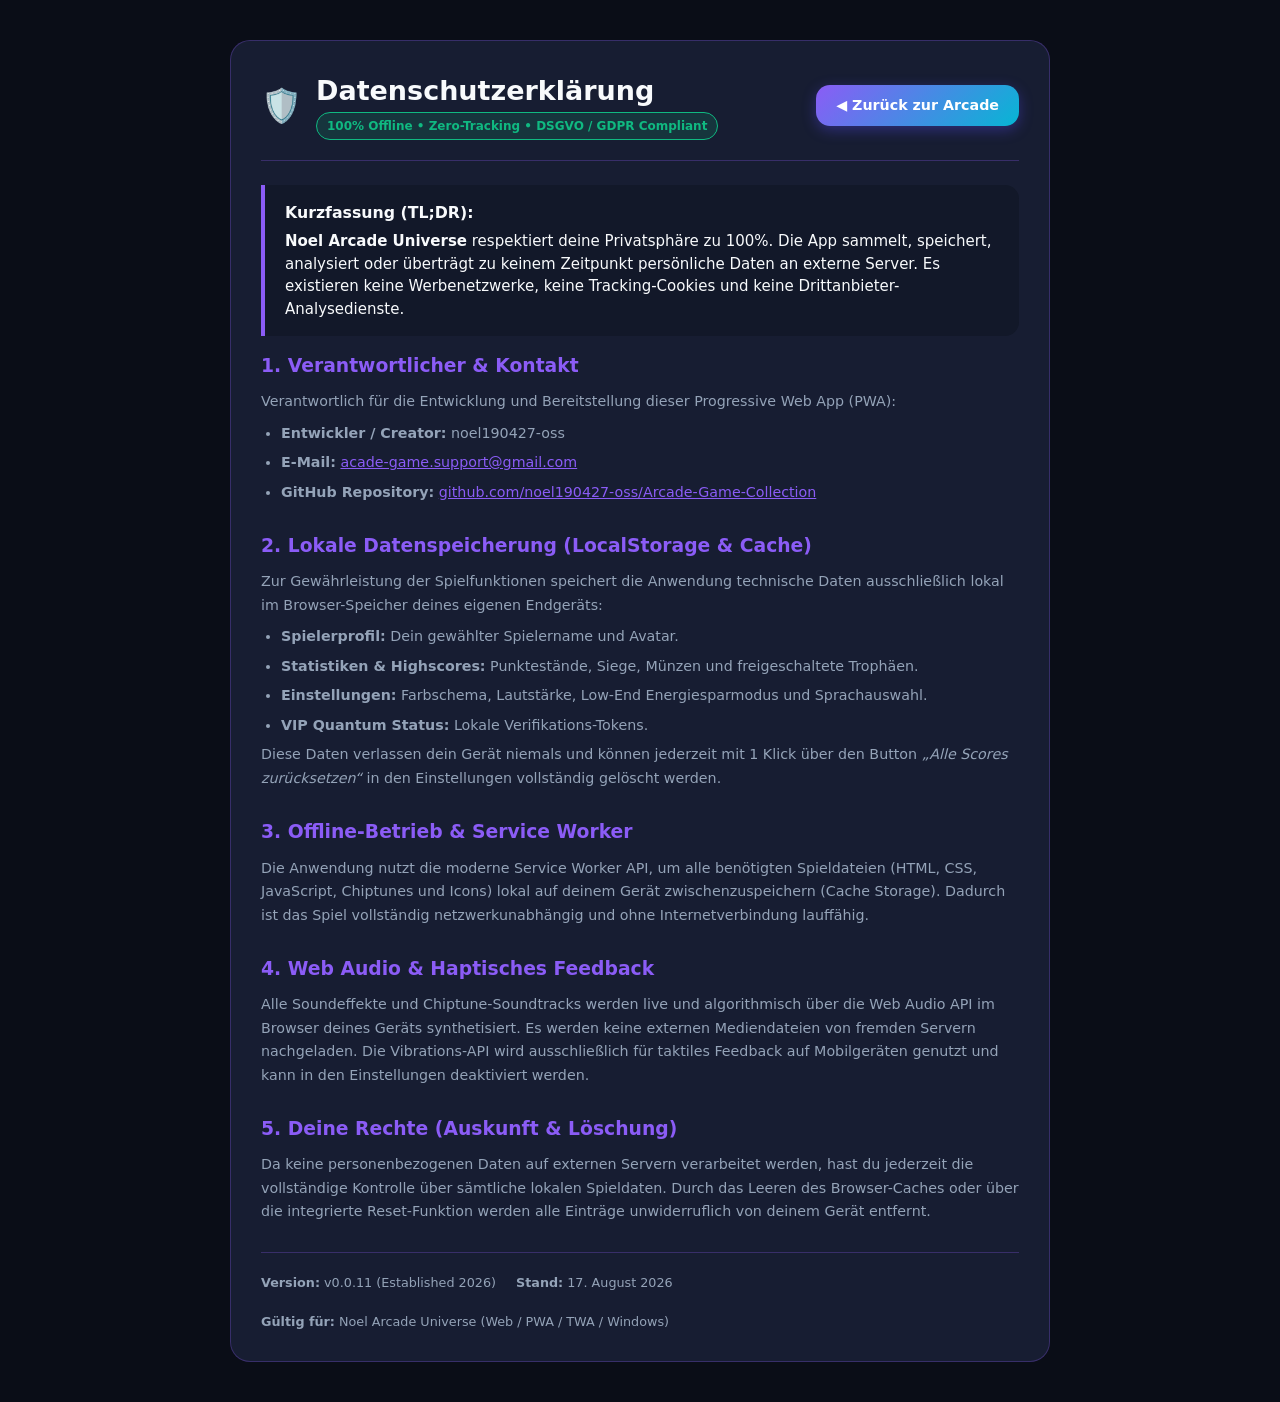
==== commit d5ad049c: "Update privacy contact email to acade-game.support@gmail.com" ====
--- a/privacy.html
+++ b/privacy.html
@@ -138,7 +138,7 @@
       </p>
       <ul>
         <li><strong>Entwickler / Creator:</strong> noel190427-oss</li>
-        <li><strong>E-Mail:</strong> <a href="mailto:Noel190427@gmail.com" style="color: var(--accent-primary);">Noel190427@gmail.com</a></li>
+        <li><strong>E-Mail:</strong> <a href="mailto:acade-game.support@gmail.com" style="color: var(--accent-primary);">acade-game.support@gmail.com</a></li>
         <li><strong>GitHub Repository:</strong> <a href="https://github.com/noel190427-oss/Arcade-Game-Collection" target="_blank" rel="noopener noreferrer" style="color: var(--accent-primary);">github.com/noel190427-oss/Arcade-Game-Collection</a></li>
       </ul>
     </section>
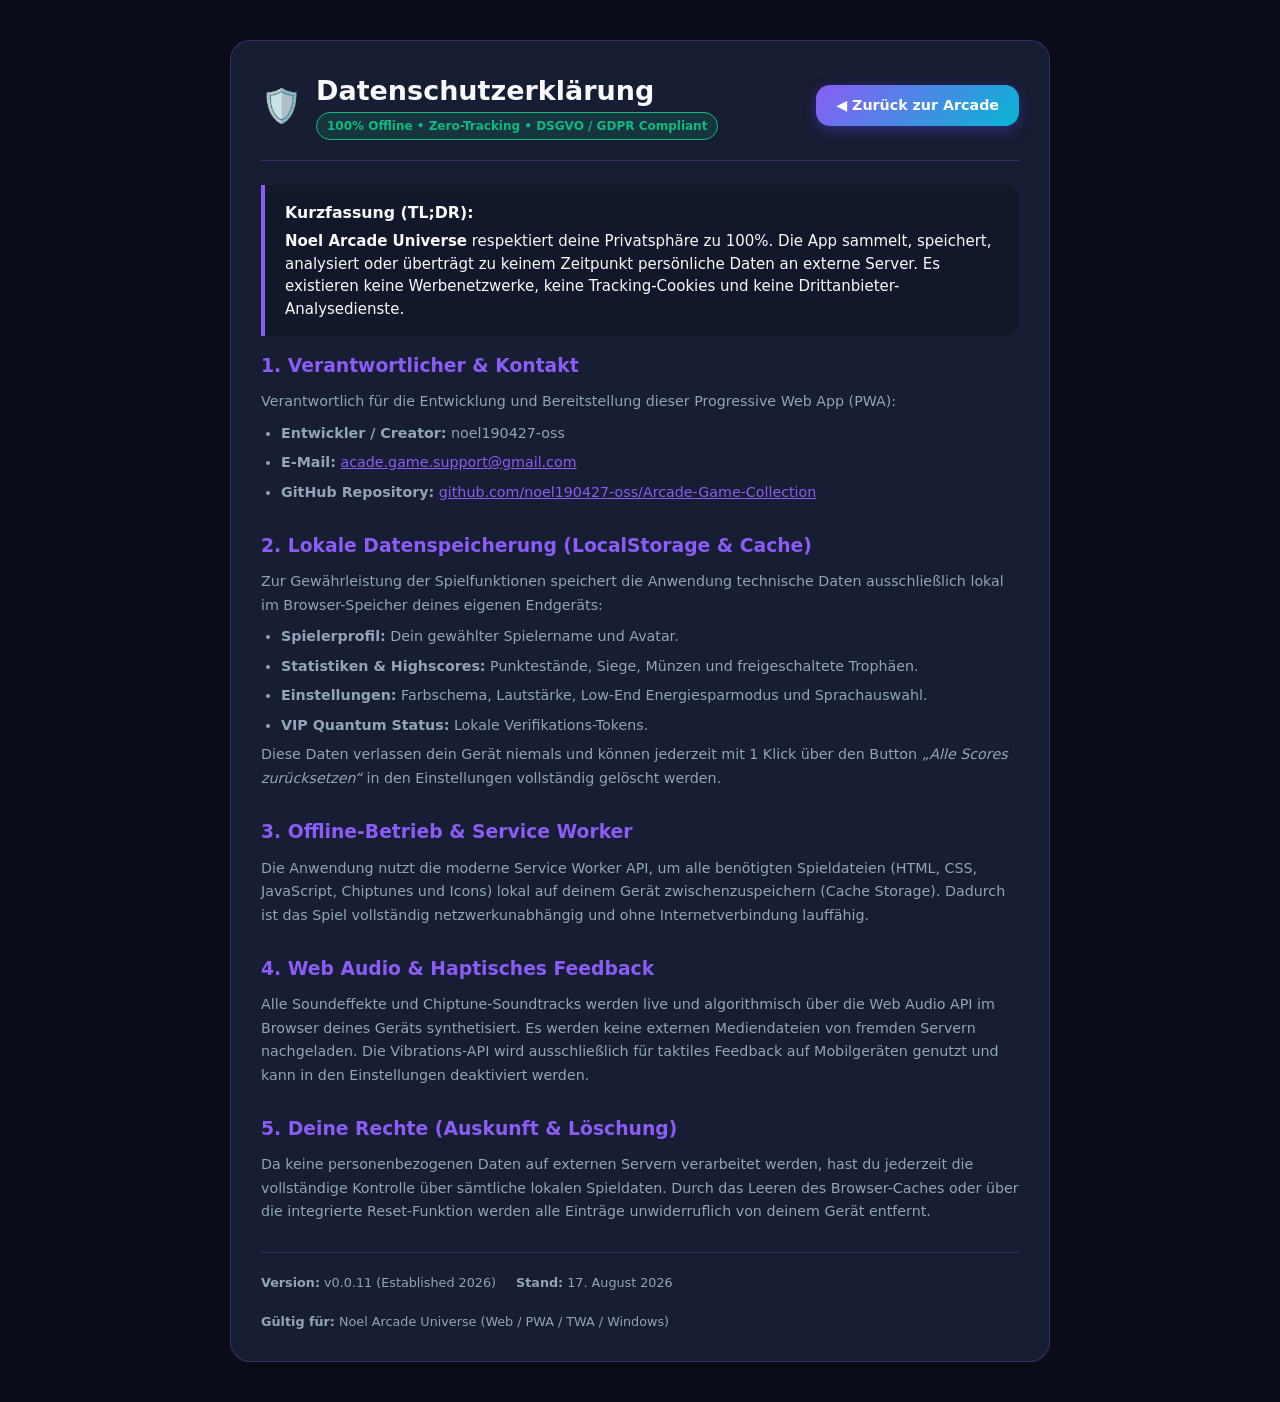
==== commit 648f3704: "Update privacy contact email to acade.game.support@gmail.com" ====
--- a/privacy.html
+++ b/privacy.html
@@ -138,7 +138,7 @@
       </p>
       <ul>
         <li><strong>Entwickler / Creator:</strong> noel190427-oss</li>
-        <li><strong>E-Mail:</strong> <a href="mailto:acade-game.support@gmail.com" style="color: var(--accent-primary);">acade-game.support@gmail.com</a></li>
+        <li><strong>E-Mail:</strong> <a href="mailto:acade.game.support@gmail.com" style="color: var(--accent-primary);">acade.game.support@gmail.com</a></li>
         <li><strong>GitHub Repository:</strong> <a href="https://github.com/noel190427-oss/Arcade-Game-Collection" target="_blank" rel="noopener noreferrer" style="color: var(--accent-primary);">github.com/noel190427-oss/Arcade-Game-Collection</a></li>
       </ul>
     </section>
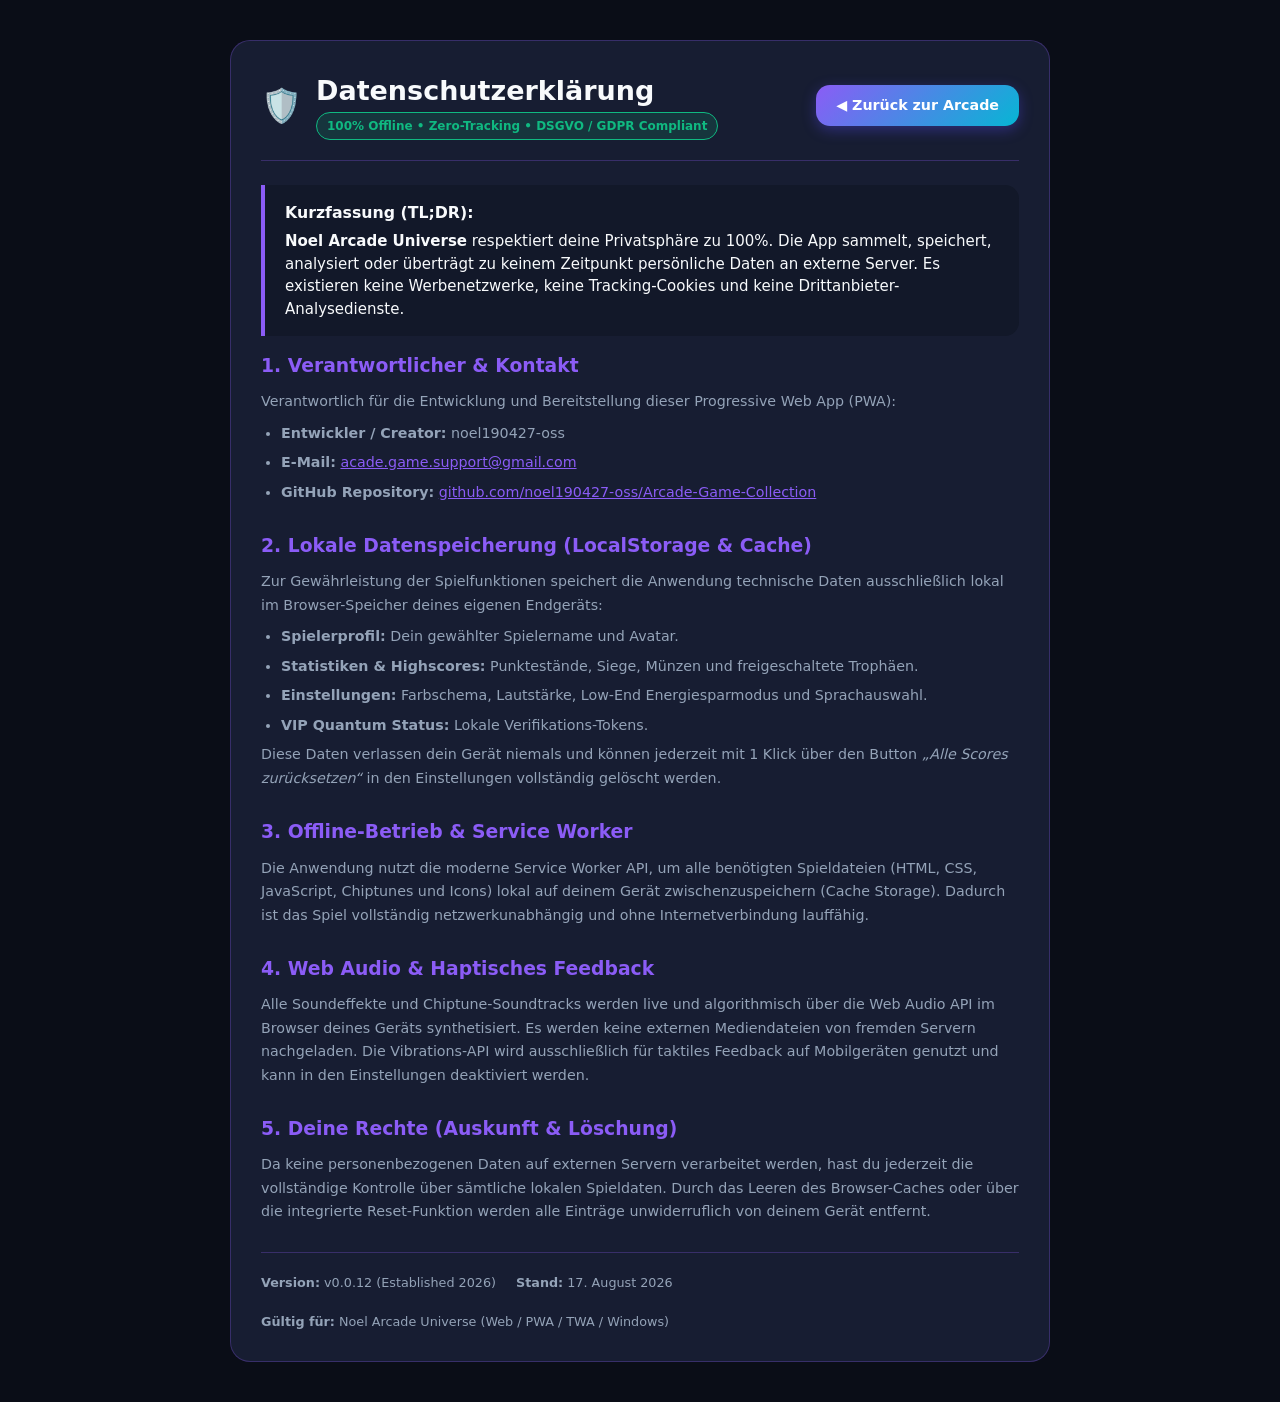
==== commit c3b8f4b3: "🚀 Release v0.0.12 - Update privacy.html (Was ist neu & Cloud Sync)" ====
--- a/privacy.html
+++ b/privacy.html
@@ -181,7 +181,7 @@
     </section>
 
     <footer class="privacy-meta-info">
-      <span><strong>Version:</strong> v0.0.11 (Established 2026)</span>
+      <span><strong>Version:</strong> v0.0.12 (Established 2026)</span>
       <span><strong>Stand:</strong> 17. August 2026</span>
       <span><strong>Gültig für:</strong> Noel Arcade Universe (Web / PWA / TWA / Windows)</span>
     </footer>
--- a/style.css
+++ b/style.css
@@ -1114,6 +1114,7 @@
   display: flex;
   align-items: center;
   gap: 8px;
+  flex-wrap: wrap;
 }
 .player-chip {
   display: flex;
@@ -2815,17 +2816,118 @@
 /* --- RESPONSIVENESS & MOBILE OPTIMIZATIONS --- */
 @media (max-width: 640px) {
   .app-shell {
-    padding: 10px;
+    padding: 10px 8px;
   }
   .topbar {
-    padding: 10px 14px;
+    padding: 10px 12px;
+    flex-direction: column;
+    align-items: stretch;
+    gap: 10px;
+  }
+  .brand-group {
+    display: flex;
+    flex-direction: row;
+    align-items: center;
+    justify-content: space-between;
+    width: 100%;
+    gap: 8px;
+  }
+  .logo-title-row {
+    display: flex;
+    align-items: center;
+    gap: 6px;
+    flex-shrink: 0;
+  }
+  .brand-heading {
+    font-size: 1.05rem;
+  }
+  .status-tags {
+    display: flex;
+    align-items: center;
+    gap: 4px;
     flex-wrap: wrap;
-  }
-  .brand-heading {
+    justify-content: flex-end;
+  }
+  .topbar-controls {
+    display: flex;
+    align-items: center;
+    flex-wrap: wrap;
+    justify-content: space-between;
+    gap: 6px;
+    width: 100%;
+  }
+  .vip-wallet-chip {
+    padding: 4px 8px;
+    font-size: 0.8rem;
+    gap: 6px;
+    flex: 0 1 auto;
+  }
+  .vip-quick-money-btn {
+    padding: 2px 6px;
+    font-size: 0.72rem;
+  }
+  .player-chip {
+    padding: 4px 10px;
+    font-size: 0.82rem;
+    height: 36px;
+    gap: 6px;
+    flex: 0 1 auto;
+  }
+  .icon-button {
+    width: 36px;
+    height: 36px;
     font-size: 1rem;
+    flex-shrink: 0;
+  }
+  #open-lang-btn {
+    padding: 0 8px;
+    font-size: 0.78rem;
+  }
+  .badge-count {
+    top: -3px;
+    right: -3px;
+    font-size: 0.6rem;
+    padding: 1px 4px;
+  }
+  .vip-announcement-banner {
+    padding: 8px 10px;
+    font-size: 0.78rem;
+    gap: 6px;
+  }
+  .jukebox-bar {
+    padding: 8px 10px;
+    gap: 8px;
+    flex-wrap: wrap;
+  }
+  .jukebox-info {
+    max-width: 100%;
+  }
+  .jukebox-track-name {
+    font-size: 0.78rem;
+  }
+  .launcher {
+    gap: 8px;
+    padding-bottom: 6px;
+    margin-bottom: 14px;
+    -webkit-overflow-scrolling: touch;
+    scroll-snap-type: x proximity;
+  }
+  .game-card {
+    padding: 8px 12px;
+    gap: 8px;
+    scroll-snap-align: start;
+  }
+  .game-icon {
+    font-size: 1.35rem;
+  }
+  .game-card-text strong {
+    font-size: 0.85rem;
+  }
+  .game-card-text small {
+    font-size: 0.68rem;
   }
   .game-panel {
-    padding: 16px;
+    padding: 14px;
   }
   .language-grid {
     grid-template-columns: 1fr;
@@ -2845,12 +2947,52 @@
   }
   .creator-bubble {
     border-radius: var(--radius-md);
-    padding: 10px 14px;
+    padding: 10px 12px;
     gap: 8px 10px;
     flex-wrap: wrap;
-    font-size: 0.8rem;
-  }
-}
+    font-size: 0.78rem;
+  }
+}
+
+@media (max-width: 400px) {
+  .topbar {
+    padding: 8px 10px;
+    gap: 8px;
+  }
+  .brand-heading {
+    font-size: 0.95rem;
+  }
+  .brand-badge {
+    padding: 1px 5px;
+    font-size: 0.6rem;
+  }
+  .pill-badge {
+    padding: 1px 5px;
+    font-size: 0.65rem;
+  }
+  .topbar-controls {
+    gap: 4px;
+  }
+  .vip-wallet-chip {
+    padding: 3px 6px;
+    font-size: 0.72rem;
+  }
+  .player-chip {
+    padding: 3px 6px;
+    font-size: 0.75rem;
+    height: 32px;
+  }
+  .icon-button {
+    width: 32px;
+    height: 32px;
+    font-size: 0.9rem;
+  }
+  #open-lang-btn {
+    padding: 0 4px;
+    font-size: 0.7rem;
+  }
+}
+
 @media (min-width: 641px) {
   .mobile-touch-controls {
     display: none;
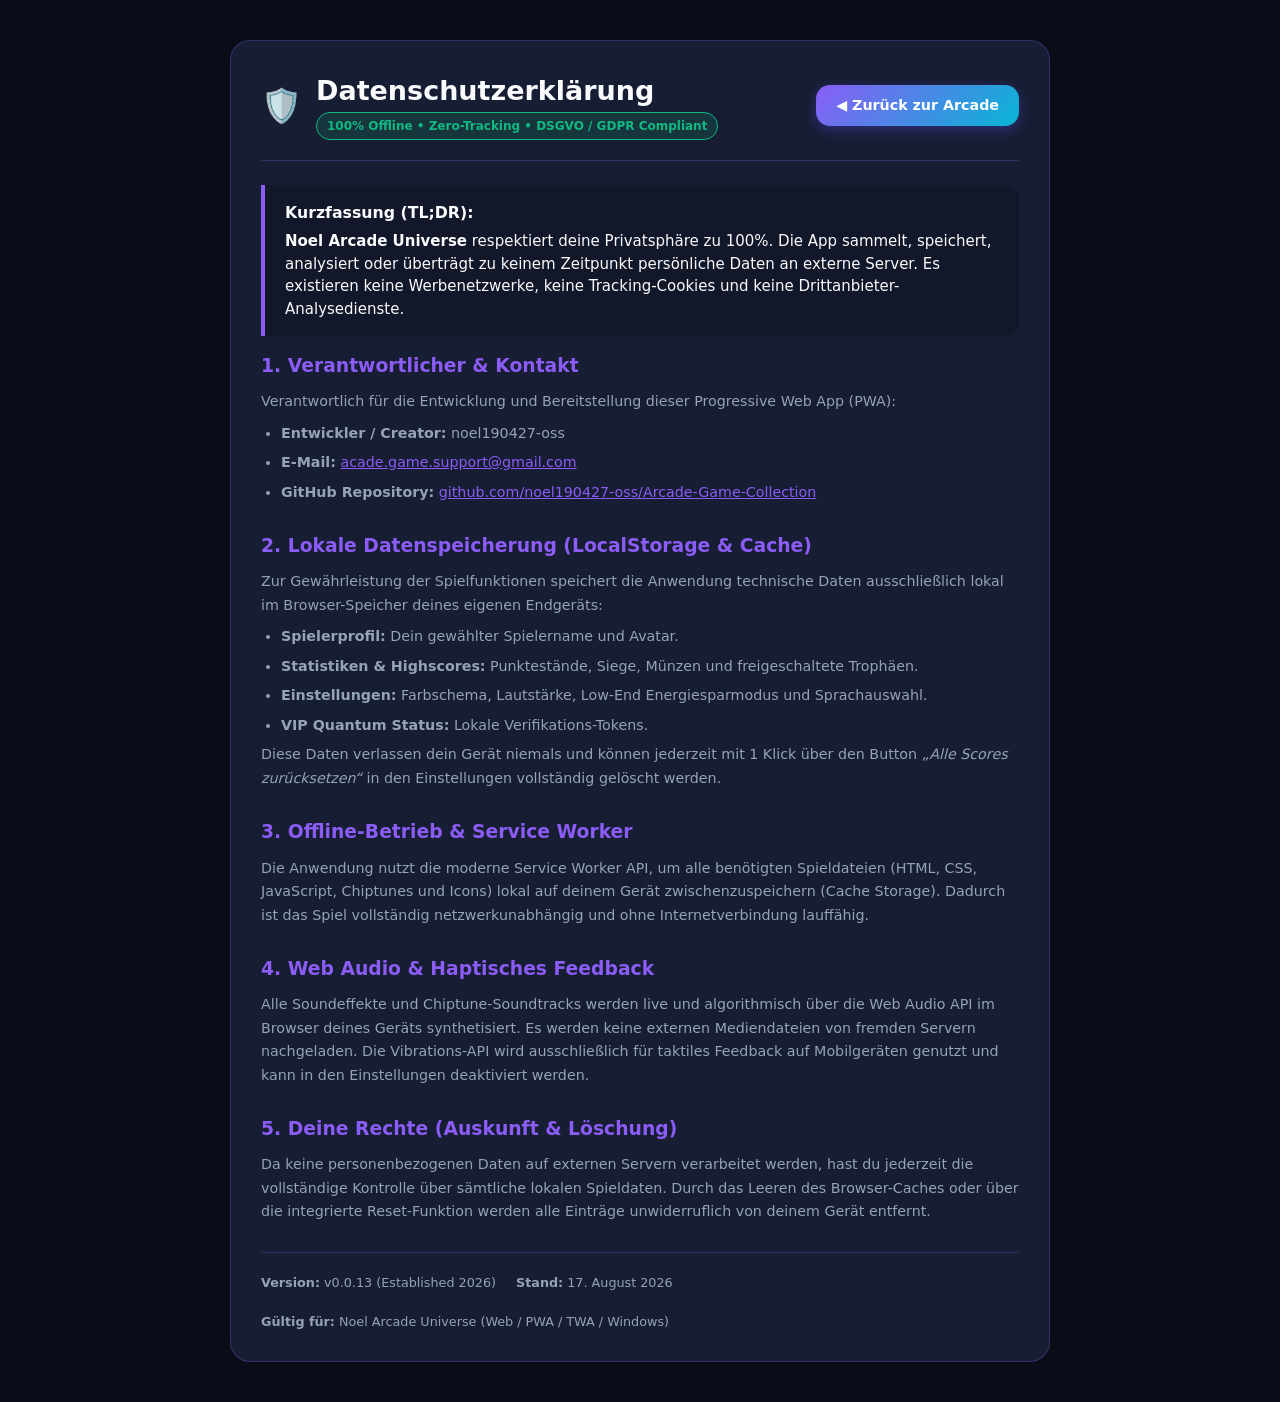
==== commit 24ad2ba2: "🎮 Release v0.0.13: Online Multiplayer Lobby (2-10 Spieler & Raum-Codes) • privacy.html" ====
--- a/privacy.html
+++ b/privacy.html
@@ -181,7 +181,7 @@
     </section>
 
     <footer class="privacy-meta-info">
-      <span><strong>Version:</strong> v0.0.12 (Established 2026)</span>
+      <span><strong>Version:</strong> v0.0.13 (Established 2026)</span>
       <span><strong>Stand:</strong> 17. August 2026</span>
       <span><strong>Gültig für:</strong> Noel Arcade Universe (Web / PWA / TWA / Windows)</span>
     </footer>
--- a/style.css
+++ b/style.css
@@ -2998,3 +2998,236 @@
     display: none;
   }
 }
+
+/* ==========================================================================
+   MULTIPLAYER LOBBY MODAL STYLES (2-10 PLAYERS & ROOM CODES)
+   ========================================================================== */
+.multiplayer-modal-card {
+  max-width: 540px;
+  width: 95%;
+  background: var(--bg-card);
+  backdrop-filter: blur(16px);
+  border: 1px solid var(--border-color);
+  border-radius: var(--radius-lg);
+  box-shadow: 0 16px 40px rgba(0, 0, 0, 0.6), var(--shadow-neon);
+}
+
+.mp-mode-selection {
+  display: grid;
+  grid-template-columns: repeat(3, 1fr);
+  gap: 8px;
+  margin: 16px 0 20px 0;
+}
+
+.mp-mode-btn {
+  display: flex;
+  flex-direction: column;
+  align-items: center;
+  text-align: center;
+  gap: 4px;
+  padding: 12px 8px;
+  background: var(--bg-glass);
+  border: 1px solid var(--border-color);
+  border-radius: var(--radius-md);
+  color: var(--text-main);
+  cursor: pointer;
+  transition: all var(--transition-fast);
+}
+
+.mp-mode-btn:hover {
+  border-color: var(--accent-primary);
+  transform: translateY(-2px);
+  box-shadow: 0 4px 12px rgba(139, 92, 246, 0.25);
+}
+
+.mp-mode-btn.active-mp-tab {
+  background: linear-gradient(135deg, rgba(139, 92, 246, 0.25), rgba(6, 182, 212, 0.25));
+  border-color: var(--accent-secondary);
+  box-shadow: 0 0 16px rgba(6, 182, 212, 0.35);
+}
+
+.mp-btn-icon {
+  font-size: 1.5rem;
+}
+
+.mp-mode-btn strong {
+  font-size: 0.85rem;
+}
+
+.mp-mode-btn small {
+  font-size: 0.68rem;
+  color: var(--text-muted);
+  line-height: 1.2;
+}
+
+.mp-tab-pane {
+  display: flex;
+  flex-direction: column;
+  gap: 14px;
+}
+
+.mp-form-group {
+  display: flex;
+  flex-direction: column;
+  gap: 6px;
+  text-align: left;
+}
+
+.mp-form-group label {
+  font-size: 0.82rem;
+  font-weight: 600;
+  color: var(--text-muted);
+}
+
+.mp-input, .mp-select {
+  padding: 10px 14px;
+  background: var(--bg-secondary);
+  border: 1px solid var(--border-color);
+  border-radius: var(--radius-sm);
+  color: var(--text-main);
+  font-size: 0.95rem;
+  outline: none;
+  transition: border-color var(--transition-fast);
+}
+
+.mp-input:focus, .mp-select:focus {
+  border-color: var(--accent-primary);
+  box-shadow: 0 0 8px rgba(139, 92, 246, 0.4);
+}
+
+.mp-code-input {
+  font-family: var(--font-mono);
+  font-size: 1.4rem;
+  letter-spacing: 6px;
+  text-align: center;
+  font-weight: bold;
+}
+
+.player-count-picker {
+  display: flex;
+  align-items: center;
+  gap: 14px;
+}
+
+.mp-slider {
+  flex: 1;
+  accent-color: var(--accent-primary);
+  cursor: pointer;
+}
+
+.player-count-display {
+  font-weight: bold;
+  font-size: 0.9rem;
+  color: var(--accent-secondary);
+  min-width: 75px;
+  text-align: right;
+}
+
+.mp-action-btn {
+  width: 100%;
+  padding: 12px;
+  font-size: 1rem;
+  font-weight: bold;
+  border-radius: var(--radius-md);
+  margin-top: 6px;
+}
+
+.mp-lobby-waiting {
+  display: flex;
+  flex-direction: column;
+  gap: 16px;
+  text-align: center;
+}
+
+.room-code-badge-wrap {
+  padding: 16px;
+  background: linear-gradient(135deg, rgba(139, 92, 246, 0.15), rgba(6, 182, 212, 0.15));
+  border: 1px dashed var(--accent-secondary);
+  border-radius: var(--radius-md);
+  display: flex;
+  flex-direction: column;
+  align-items: center;
+  gap: 8px;
+}
+
+.room-code-badge-wrap span {
+  font-size: 0.75rem;
+  font-weight: bold;
+  letter-spacing: 2px;
+  color: var(--accent-secondary);
+}
+
+.room-code-large {
+  font-family: var(--font-mono);
+  font-size: 2.2rem;
+  font-weight: 900;
+  letter-spacing: 8px;
+  color: #ffffff;
+  text-shadow: 0 0 12px var(--accent-secondary);
+}
+
+.copy-code-btn {
+  padding: 4px 12px;
+  font-size: 0.8rem;
+  border-radius: var(--radius-full);
+}
+
+.mp-players-list-wrap {
+  text-align: left;
+}
+
+.mp-players-list-wrap h4 {
+  font-size: 0.85rem;
+  color: var(--text-muted);
+  margin-bottom: 8px;
+}
+
+.mp-players-ul {
+  list-style: none;
+  padding: 0;
+  margin: 0;
+  display: flex;
+  flex-direction: column;
+  gap: 6px;
+  max-height: 140px;
+  overflow-y: auto;
+}
+
+.mp-players-ul li {
+  display: flex;
+  align-items: center;
+  justify-content: space-between;
+  padding: 8px 12px;
+  background: var(--bg-secondary);
+  border: 1px solid var(--border-color);
+  border-radius: var(--radius-sm);
+  font-size: 0.88rem;
+}
+
+.mp-host-badge {
+  font-size: 0.7rem;
+  padding: 2px 6px;
+  background: rgba(245, 158, 11, 0.25);
+  border: 1px solid var(--accent-gold);
+  border-radius: var(--radius-full);
+  color: var(--accent-gold);
+}
+
+.mp-waiting-hint {
+  font-size: 0.75rem;
+  color: var(--text-muted);
+  margin-top: 6px;
+}
+
+.mp-server-status-bar {
+  display: flex;
+  align-items: center;
+  justify-content: center;
+  gap: 6px;
+  margin-top: 14px;
+  padding-top: 10px;
+  border-top: 1px solid rgba(255, 255, 255, 0.08);
+  font-size: 0.74rem;
+  color: var(--text-muted);
+}
+
